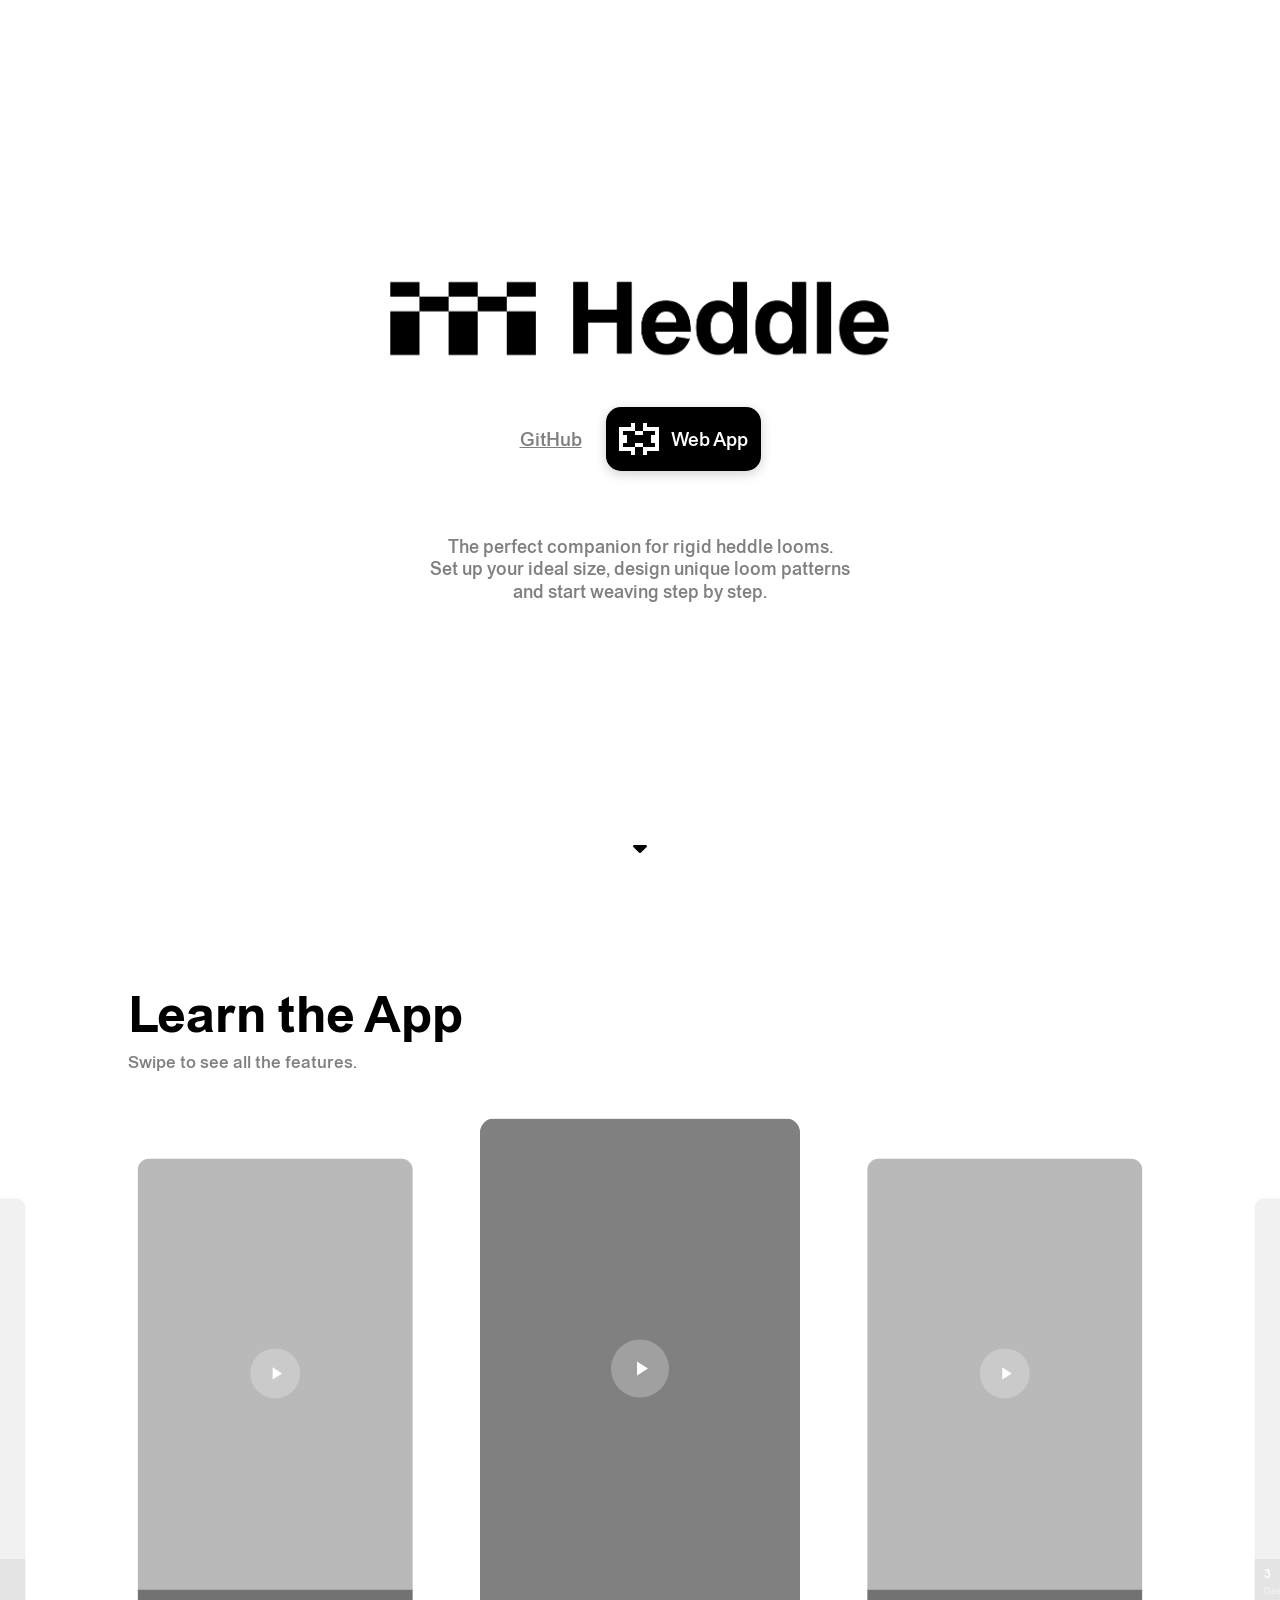
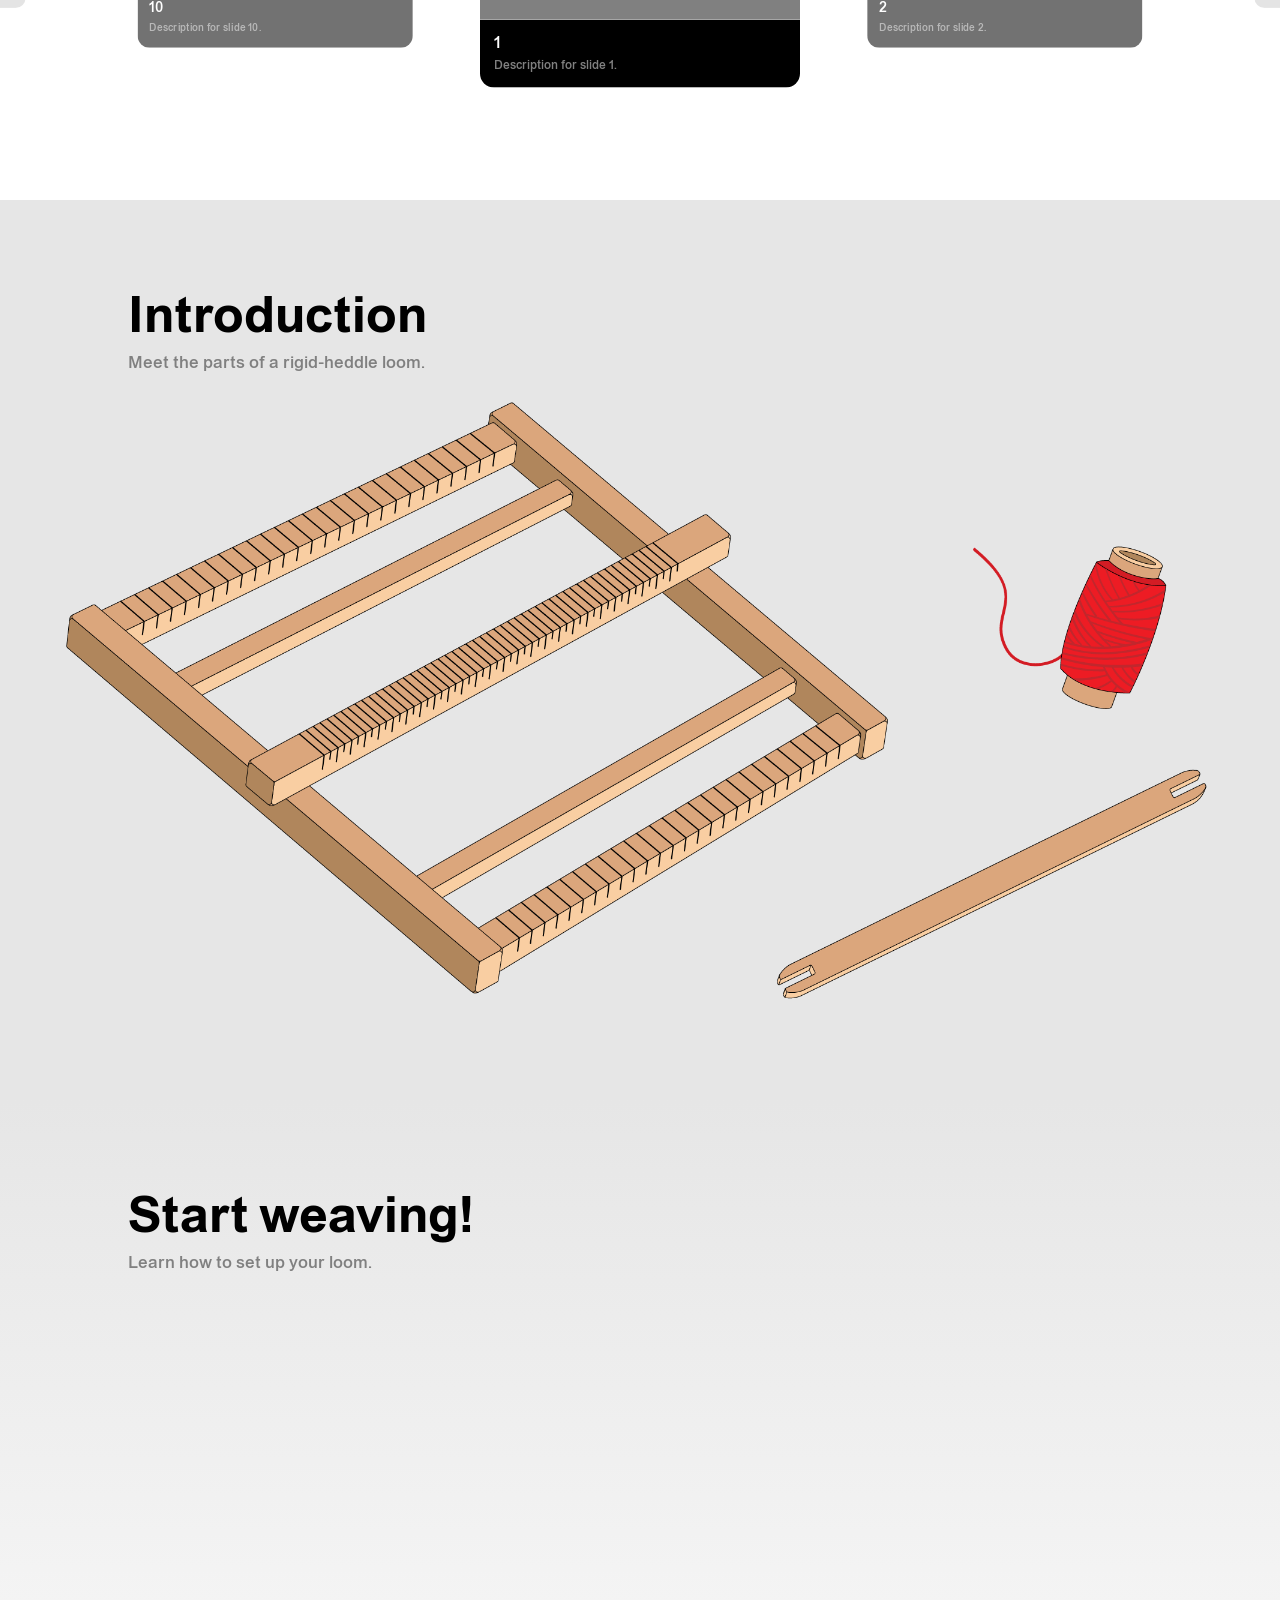
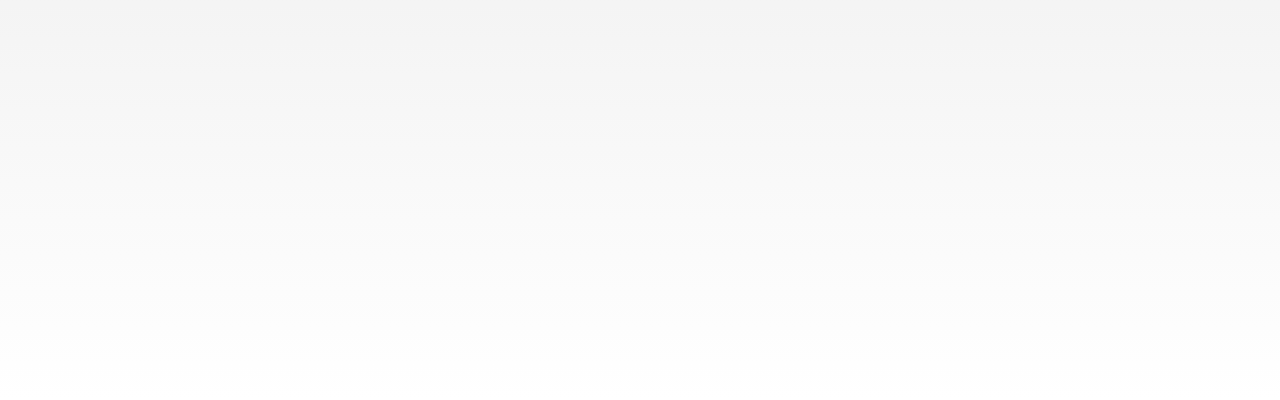
==== index.html @ df5ab435 "." ====
<!doctype html>
<html lang="en">

<head>
    <meta charset="utf-8">
    <link rel="icon" type="image/png" href="Assets/Logo/Favicon.png">
    <link rel="stylesheet" href="style.css">
    <title>Heddle</title>
    <script src="script.js"></script>
</head>

<body>
    <main class="main">
        <section class="section1">
            <img class="brand-logo" src="Assets/Logo/Logo_1.png" alt="Heddle Loom Designer">
            <div class="button-row">
                <a class="button1" type="button" href="https://github.com/" target="_blank">GitHub</a>
                <a class="button2" type="button" href="App/app.html">
                    <span class="button-logo" aria-hidden="true"></span>
                    <span>Web App</span>
                </a>
            </div>
            <div class="description">
                <p>The perfect companion for rigid heddle looms.<br>Set up your ideal
                    size, design unique loom patterns<br>and start weaving step by step.
                </p>
            </div>
            <a class="section-scroll-cue" href="#section2" aria-label="Scroll to the next section">
                <img src="Assets/Icons/Down.svg" alt="">
            </a>
        </section>
        <section class="section2" id="section2" aria-labelledby="section2-title">
            <header class="carousel-heading">
                <h2 id="section2-title">Learn the App</h2>
                <p>Swipe to see all the features.</p>
            </header>
            <div class="carousel" role="region" aria-roledescription="carousel" aria-label="Weaving guides">
                <div class="carousel-stage">
                    <article class="carousel-card" role="group" aria-roledescription="slide" aria-label="1 of 10">
                        <div class="carousel-card-media">
                            <div class="carousel-media-placeholder" aria-hidden="true">
                                <span class="carousel-play-icon"></span>
                            </div>
                        </div>
                        <div class="carousel-card-copy">
                            <h3>1</h3>
                            <p>Description for slide 1.</p>
                        </div>
                    </article>
                    <article class="carousel-card" role="group" aria-roledescription="slide" aria-label="2 of 10">
                        <div class="carousel-card-media">
                            <div class="carousel-media-placeholder" aria-hidden="true">
                                <span class="carousel-play-icon"></span>
                            </div>
                        </div>
                        <div class="carousel-card-copy">
                            <h3>2</h3>
                            <p>Description for slide 2.</p>
                        </div>
                    </article>
                    <article class="carousel-card" role="group" aria-roledescription="slide" aria-label="3 of 10">
                        <div class="carousel-card-media">
                            <div class="carousel-media-placeholder" aria-hidden="true">
                                <span class="carousel-play-icon"></span>
                            </div>
                        </div>
                        <div class="carousel-card-copy">
                            <h3>3</h3>
                            <p>Description for slide 3.</p>
                        </div>
                    </article>
                    <article class="carousel-card" role="group" aria-roledescription="slide" aria-label="4 of 10">
                        <div class="carousel-card-media">
                            <div class="carousel-media-placeholder" aria-hidden="true">
                                <span class="carousel-play-icon"></span>
                            </div>
                        </div>
                        <div class="carousel-card-copy">
                            <h3>4</h3>
                            <p>Description for slide 4.</p>
                        </div>
                    </article>
                    <article class="carousel-card" role="group" aria-roledescription="slide" aria-label="5 of 10">
                        <div class="carousel-card-media">
                            <div class="carousel-media-placeholder" aria-hidden="true">
                                <span class="carousel-play-icon"></span>
                            </div>
                        </div>
                        <div class="carousel-card-copy">
                            <h3>5</h3>
                            <p>Description for slide 5.</p>
                        </div>
                    </article>
                    <article class="carousel-card" role="group" aria-roledescription="slide" aria-label="6 of 10">
                        <div class="carousel-card-media">
                            <div class="carousel-media-placeholder" aria-hidden="true">
                                <span class="carousel-play-icon"></span>
                            </div>
                        </div>
                        <div class="carousel-card-copy">
                            <h3>6</h3>
                            <p>Description for slide 6.</p>
                        </div>
                    </article>
                    <article class="carousel-card" role="group" aria-roledescription="slide" aria-label="7 of 10">
                        <div class="carousel-card-media">
                            <div class="carousel-media-placeholder" aria-hidden="true">
                                <span class="carousel-play-icon"></span>
                            </div>
                        </div>
                        <div class="carousel-card-copy">
                            <h3>7</h3>
                            <p>Description for slide 7.</p>
                        </div>
                    </article>
                    <article class="carousel-card" role="group" aria-roledescription="slide" aria-label="8 of 10">
                        <div class="carousel-card-media">
                            <div class="carousel-media-placeholder" aria-hidden="true">
                                <span class="carousel-play-icon"></span>
                            </div>
                        </div>
                        <div class="carousel-card-copy">
                            <h3>8</h3>
                            <p>Description for slide 8.</p>
                        </div>
                    </article>
                    <article class="carousel-card" role="group" aria-roledescription="slide" aria-label="9 of 10">
                        <div class="carousel-card-media">
                            <div class="carousel-media-placeholder" aria-hidden="true">
                                <span class="carousel-play-icon"></span>
                            </div>
                        </div>
                        <div class="carousel-card-copy">
                            <h3>9</h3>
                            <p>Description for slide 9.</p>
                        </div>
                    </article>
                    <article class="carousel-card" role="group" aria-roledescription="slide" aria-label="10 of 10">
                        <div class="carousel-card-media">
                            <div class="carousel-media-placeholder" aria-hidden="true">
                                <span class="carousel-play-icon"></span>
                            </div>
                        </div>
                        <div class="carousel-card-copy">
                            <h3>10</h3>
                            <p>Description for slide 10.</p>
                        </div>
                    </article>
                </div>
            </div>
        </section>
        <section class="section3" aria-labelledby="section3-title">
            <header class="section2-heading">
                <h2 id="section3-title">Introduction</h2>
                <p>Meet the parts of a rigid-heddle loom.</p>
            </header>
        </section>
        <section class="section4" aria-labelledby="section4-title">
            <header class="section4-heading">
                <h2 id="section4-title">Start weaving!</h2>
                <p>Learn how to set up your loom.</p>
            </header>
        </section>
    </main>




    <div class="page-transition" aria-hidden="true"></div>
</body>

</html>
---- style.css ----
html,
body {
    font-family: ABCAreal, sans-serif;
    min-height: 100vh;
    margin: 0;
    scrollbar-color: lightgrey black;
    scrollbar-width: thin;
}

:root {
    --carousel-hand-cursor: url("data:image/svg+xml,%3Csvg xmlns='http://www.w3.org/2000/svg' width='32' height='32' viewBox='0 0 32 32'%3E%3Cpath d='M10 13V6a2 2 0 0 1 4 0v6V4a2 2 0 0 1 4 0v8V5a2 2 0 0 1 4 0v9V8a2 2 0 0 1 4 0v9a9 9 0 0 1-9 9h-1a9 9 0 0 1-7-3.3L3 17a2.5 2.5 0 0 1 3.5-3.6L10 17v-4z' fill='%23fff' stroke='%23000' stroke-width='1.8' stroke-linecap='round' stroke-linejoin='round'/%3E%3C/svg%3E") 10 10;
}

html::-webkit-scrollbar {
    width: 6px;
}

html::-webkit-scrollbar-track {
    background: black;
}

html::-webkit-scrollbar-thumb {
    background: lightgrey;
}

@font-face {
    font-family: "ABCAreal";
    font-style: normal;
    font-weight: 500;
    src: url("../Assets/Fonts/ABCAreal-Regular.ttf") format("truetype");
}

@font-face {
    font-family: "ABCAreal";
    font-style: medium;
    font-weight: 500;
    src: url("../Assets/Fonts/ABCAreal-Medium.ttf") format("truetype");
}

@font-face {
    font-family: "ABCAreal";
    font-style: bold;
    font-weight: 700;
    src: url("../Assets/Fonts/ABCAreal-Bold.ttf") format("truetype");
}

.main {
    width: 100%;
    height: auto;
    display: flex;
    flex-direction: column;
    align-items: center;
    justify-content: center;
}

.section1 {
    width: 100%;
    height: 100vh;
    position: relative;
    display: flex;
    flex-direction: column;
    align-items: center;
    justify-content: center;
    gap: 3rem;
}

.section-scroll-cue {
    position: absolute;
    bottom: clamp(1rem, 3vh, 2rem);
    left: 50%;
    z-index: 1;
    display: grid;
    width: 48px;
    height: 48px;
    place-items: center;
    border-radius: 50%;
    animation: section-scroll-bounce 1.8s ease-in-out infinite;
    cursor: pointer;
    transform: translateX(-50%);
}

.section-scroll-cue img {
    width: 28px;
    height: 28px;
}

.section-scroll-cue:focus-visible {
    outline: 2px solid black;
    outline-offset: 3px;
}

@keyframes section-scroll-bounce {

    0%,
    100% {
        transform: translate(-50%, 0);
    }

    50% {
        transform: translate(-50%, 9px);
    }
}

@media (prefers-reduced-motion: reduce) {
    .section-scroll-cue {
        animation: none;
    }
}

.brand-logo {
    width: 500px;
    max-width: 70vw;
    height: auto;
}

.button-row {
    display: flex;
    align-items: center;
    justify-content: center;
    gap: 1.5rem;
}

.button1 {
    box-sizing: border-box;
    font-size: 1.2rem;
    color: grey;
    text-decoration: underline;
    cursor: pointer;
    background-color: transparent;
    outline: none;
    border: none;
    transition: transform .3s ease, color .3s ease;
}

.button1:hover {
    color: black;
    text-decoration: underline;
    transform: scale(1.05);
}

.button2 {
    box-sizing: border-box;
    height: 4rem;
    padding: 13px;
    font-size: 1.2rem;
    border-radius: 15px;
    border: 0px solid transparent;
    background: black;
    color: white;
    cursor: pointer;
    box-shadow: 0 3px 12px #00000030;
    transition: transform .3s ease;
    display: flex;
    align-items: center;
    gap: 0.75rem;
    text-decoration: none;
}

.button2:hover {
    transform: scale(1.05);
}

.button-logo {
    display: grid;
    grid-template-columns: repeat(10, 1fr);
    grid-template-rows: repeat(10, 1fr);
    width: 40px;
    height: 40px;
    flex: none;
    padding: 0;
    margin: 0;
}

.pattern-cell.is-filled {
    background-color: white;
}

.description {
    width: 100%;
    max-width: 100vw;
    text-align: center;
    font-size: 1.1rem;
    font-weight: medium;
    line-height: 1.4rem;
    color: grey;
}

.section3 {
    width: 100%;
    height: 100vh;
    position: relative;
    background-color: rgb(230, 230, 230);
    display: flex;
    flex-direction: column;
    align-items: center;
    justify-content: center;
    background-image: url('Assets/Images/Loom_parts_1.png');
    background-size: min(90vw, 140vh) auto;
    background-repeat: no-repeat;
    background-position: center calc(50% + 50px);
}

.section2-heading,
.carousel-heading,
.section4-heading {
    z-index: 1;
    box-sizing: border-box;
    width: calc(100% - 10rem);
    margin-left: 6rem;
    text-align: left;
}

.section2-heading {
    transform: translateY(var(--section2-heading-offset, 0px));
}

.section4-heading {
    transform: translateY(var(--section4-heading-offset, 0px));
}

.section2-heading h2,
.carousel-heading h2,
.section4-heading h2 {
    margin: 0;
    font-size: clamp(2rem, 4vw, 3.75rem);
    font-style: medium;
    line-height: 1.1;
}

.section2-heading p,
.carousel-heading p,
.section4-heading p {
    margin: .6rem 0 0;
    color: grey;
    font-size: clamp(.9rem, 1.3vw, 1.1rem);
    font-style: medium;
}

.section3::after {
    content: "";
    position: absolute;
    inset: 0;
    background-image: url('Assets/Images/Loom_parts_2.png');
    background-size: min(90vw, 140vh) auto;
    background-repeat: no-repeat;
    background-position: center calc(50% + 50px + var(--loom-overlay-offset, 40px));
    opacity: var(--loom-overlay-opacity, 0);
    pointer-events: none;
}

.section2 {
    width: 100%;
    height: 100vh;
    box-sizing: border-box;
    display: flex;
    flex-direction: column;
    align-items: center;
    justify-content: center;
    gap: clamp(1rem, 2.5vh, 2rem);
    background-color: white;
    color: black;
    overflow: hidden;
}

.carousel {
    position: relative;
    width: min(100% - 2rem, 1280px);
    height: min(70vh, 620px);
    touch-action: pan-y;
    cursor: var(--carousel-hand-cursor), grab;
}

.carousel.is-dragging,
.carousel.is-dragging .carousel-card {
    cursor: var(--carousel-hand-cursor), grabbing;
    user-select: none;
}

.carousel.is-dragging .carousel-card {
    transition: none;
}

.carousel:not(.is-dragging) .carousel-card {
    cursor: var(--carousel-hand-cursor), grab;
}

.carousel-stage {
    position: absolute;
    inset: 0;
    perspective: 1000px;
}

.carousel-card {
    --card-offset: 0px;
    --card-scale: 1;
    --card-opacity: 0;
    --card-z: 0;
    position: absolute;
    top: 50%;
    left: 50%;
    box-sizing: border-box;
    display: flex;
    flex-direction: column;
    width: clamp(165px, min(40vh, 28vw), 320px);
    aspect-ratio: 9 / 16;
    overflow: hidden;
    border-radius: 14px;
    background: white;
    transform: translate(calc(-50% + var(--card-offset) + var(--drag-offset, 0px)),
            -50%) scale(var(--card-scale));
    transform-origin: center;
    opacity: var(--card-opacity);
    z-index: var(--card-z);
    transition: transform .75s cubic-bezier(.22, .61, .36, 1), opacity .75s ease;
}

.carousel-card-media {
    position: relative;
    flex: 1 1 auto;
    min-height: 0;
    overflow: hidden;
    background: lightgrey;
}

.carousel-media-placeholder {
    position: absolute;
    inset: 0;
    display: grid;
    place-items: center;
}

.carousel-media-placeholder::after {
    position: absolute;
    inset: 0;
    background-color: grey;
    content: "";
}

.carousel-play-icon {
    position: relative;
    z-index: 1;
    display: grid;
    width: 58px;
    height: 58px;
    place-items: center;
    border-radius: 50%;
    background: #ffffff40;
    transition: background, .3s ease, scale .3s ease;
}

.carousel-play-icon::after {
    width: 0;
    height: 0;
    margin-left: 4px;
    border-top: 7px solid transparent;
    border-bottom: 7px solid transparent;
    border-left: 11px solid white;
    content: "";
}

.carousel-play-icon:hover {
    position: relative;
    z-index: 1;
    display: grid;
    width: 58px;
    height: 58px;
    place-items: center;
    border-radius: 50%;
    background: #ffffff60;
    transition: background, .3s ease, scale .3s ease;
    scale: 1.1;
}

.carousel-card-media video {
    display: block;
    width: 100%;
    height: 100%;
    object-fit: cover;
}

.carousel-card-copy {
    flex: 0 0 auto;
    padding: .8rem .85rem .9rem;
    background: black;
}

.carousel-card-copy h3 {
    margin: 0 0 .35rem;
    color: white;
    font-style: medium;
    font-weight: 400;
    font-size: clamp(.95rem, 1.25vw, 1.15rem);
    line-height: 1.2;
}

.carousel-card-copy p {
    margin: 0;
    font-style: medium;
    font-weight: 500;
    color: grey;
    font-size: clamp(.75rem, .95vw, .875rem);
    line-height: 1.35;
}

@media (max-width: 520px) {

    .carousel-card-copy {
        padding: .7rem;
    }
}

@media (prefers-reduced-motion: reduce) {
    .carousel-card {
        transition: none;
    }
}

.section4 {
    width: 100%;
    height: 100vh;
    box-sizing: border-box;
    position: relative;
    display: flex;
    align-items: center;
    justify-content: center;
    background: linear-gradient(to bottom, rgb(230, 230, 230) 0%, white 100%);
}
















.page-transition {
    position: fixed;
    inset: 0;
    z-index: 9999;
    background: white;
    opacity: 0;
    visibility: hidden;
    pointer-events: none;
    transition: opacity .35s ease, visibility .35s ease;
}

body.page-leaving .page-transition {
    opacity: 1;
    visibility: visible;
    pointer-events: auto;
}

html.is-entering .page-transition {
    opacity: 1;
    visibility: visible;
    pointer-events: auto;
}
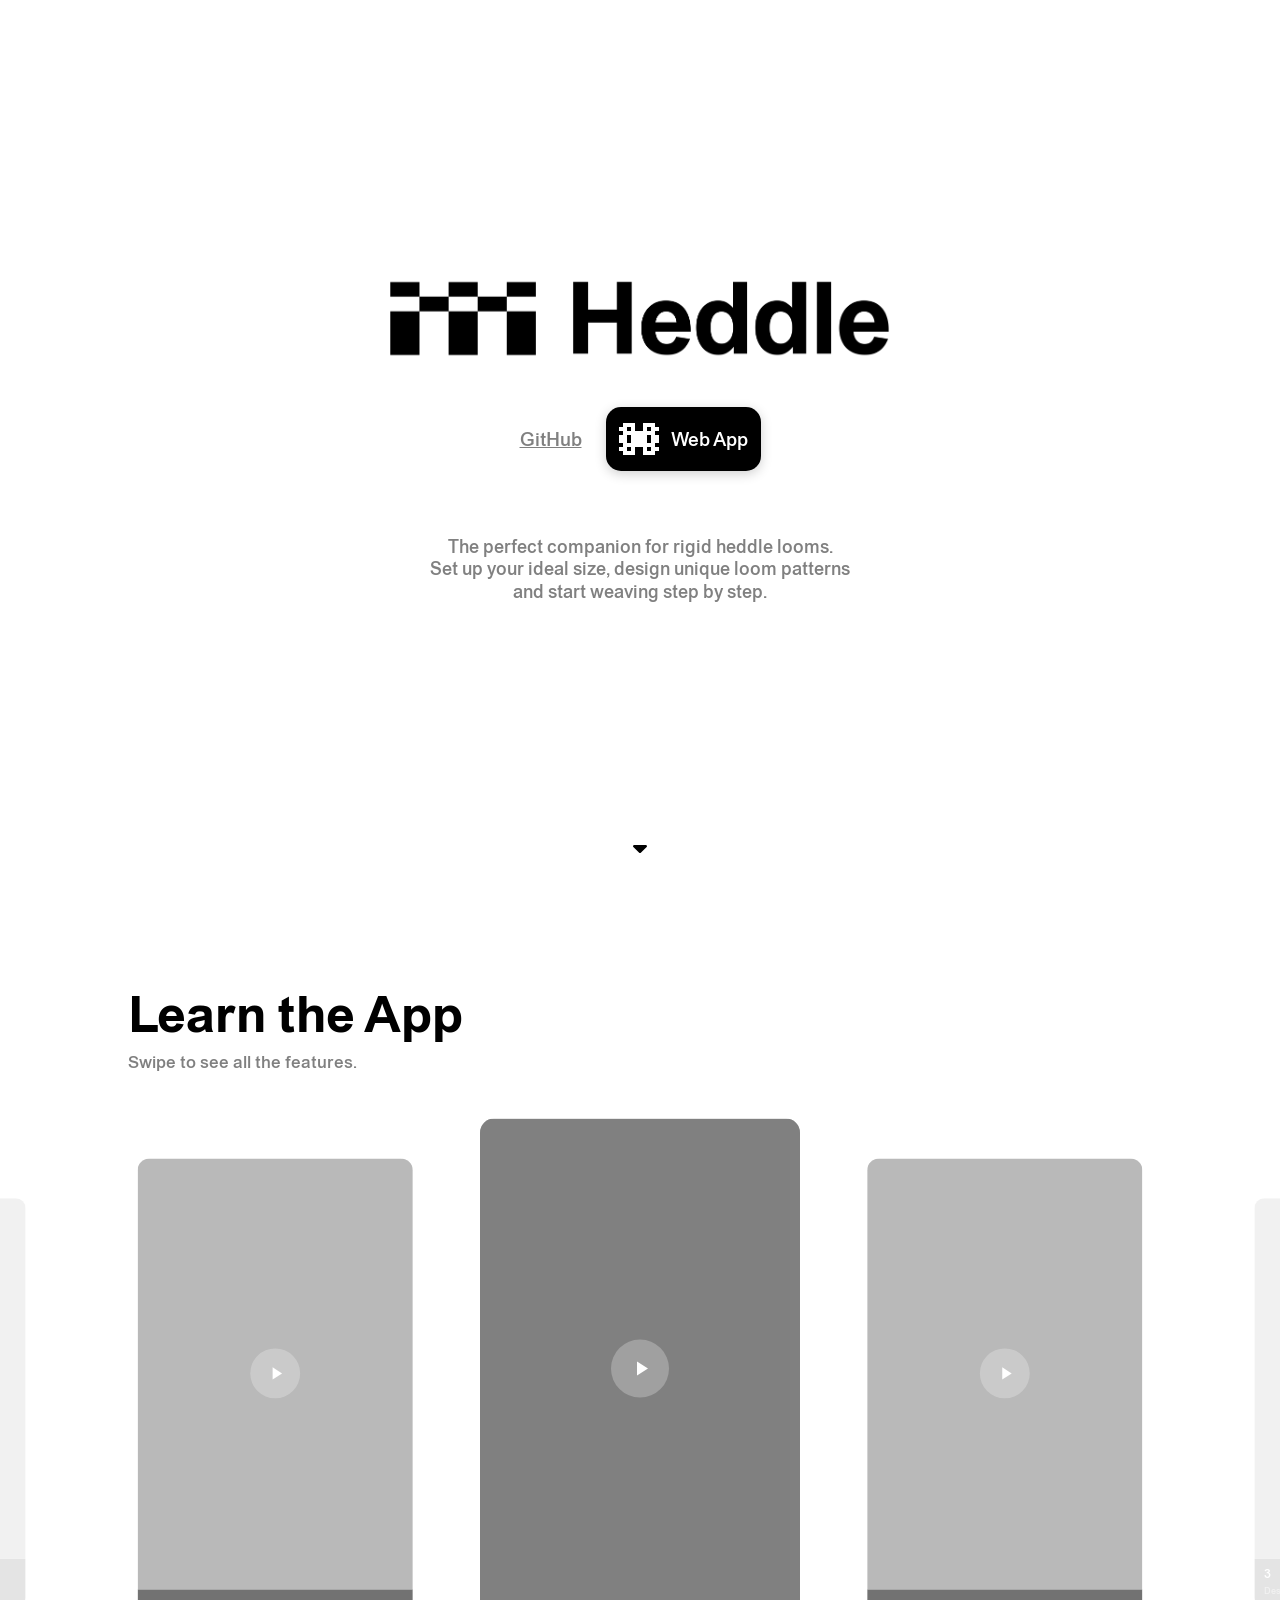
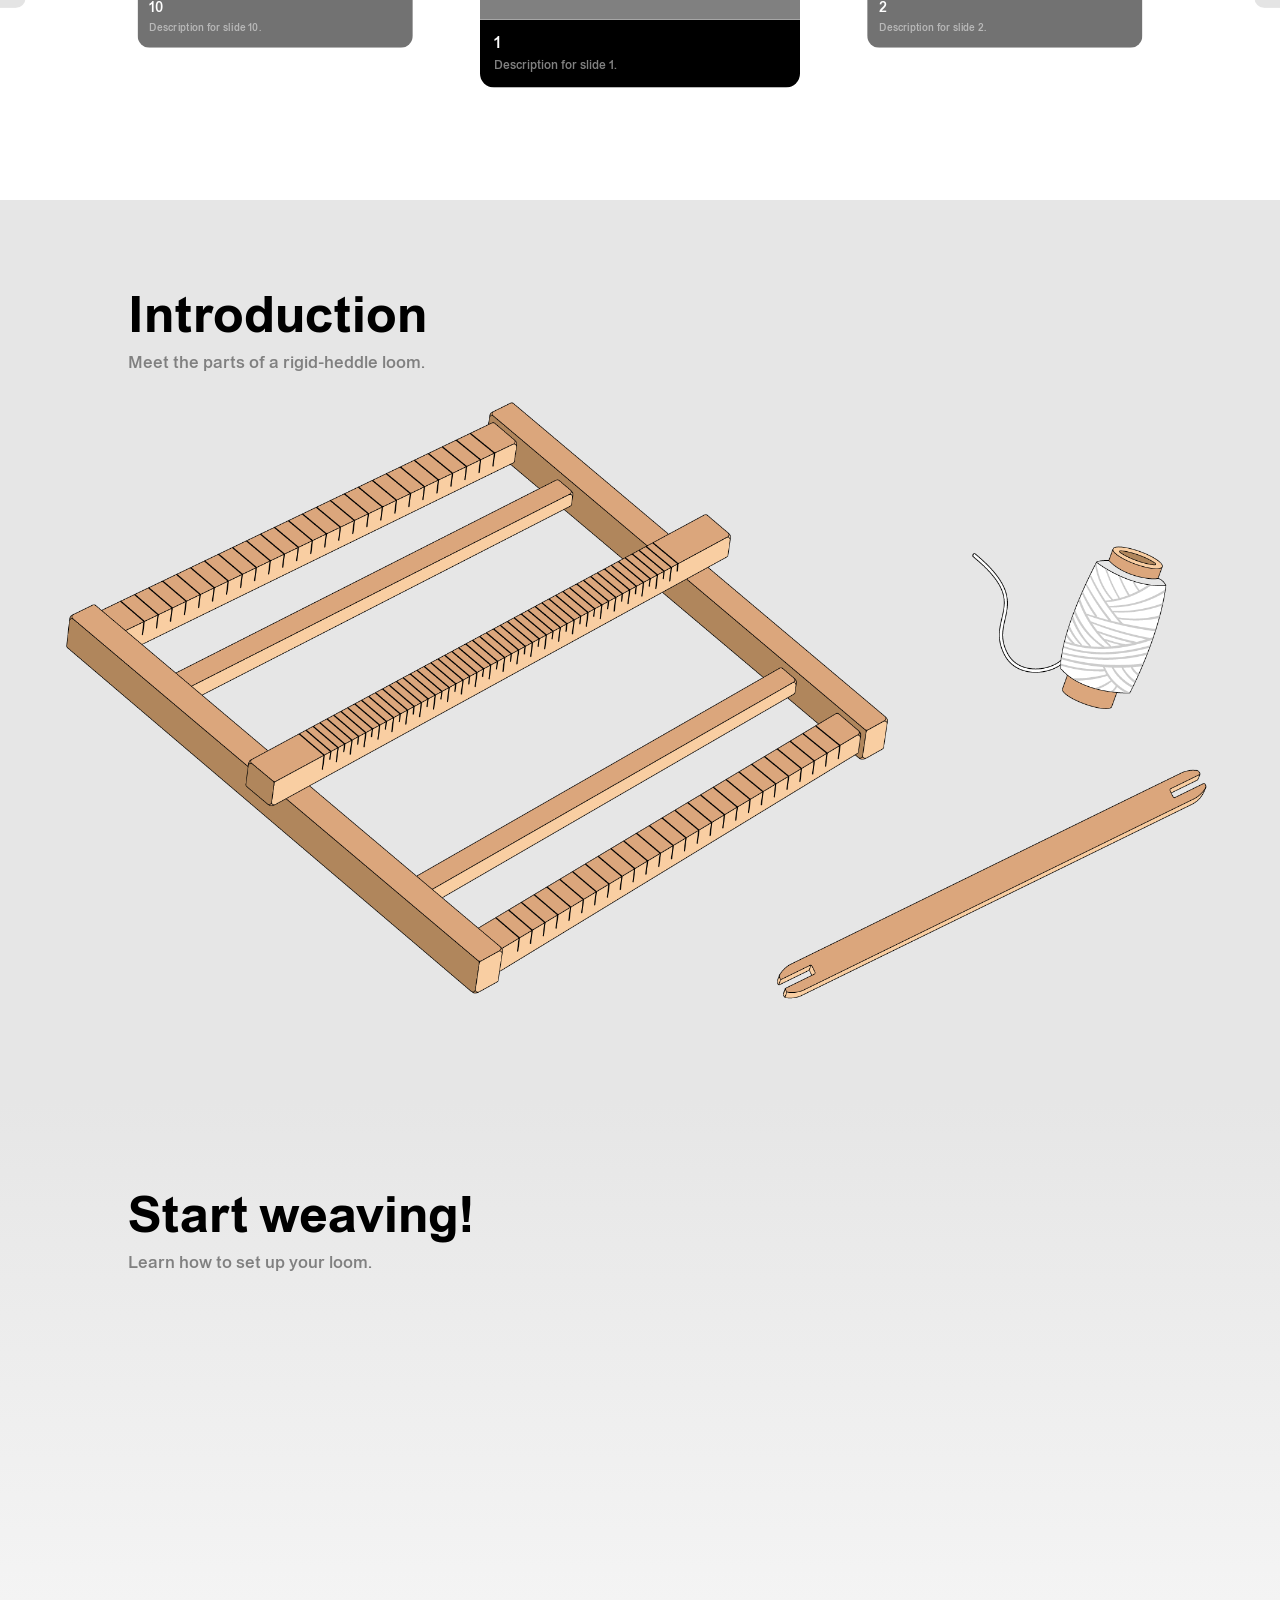
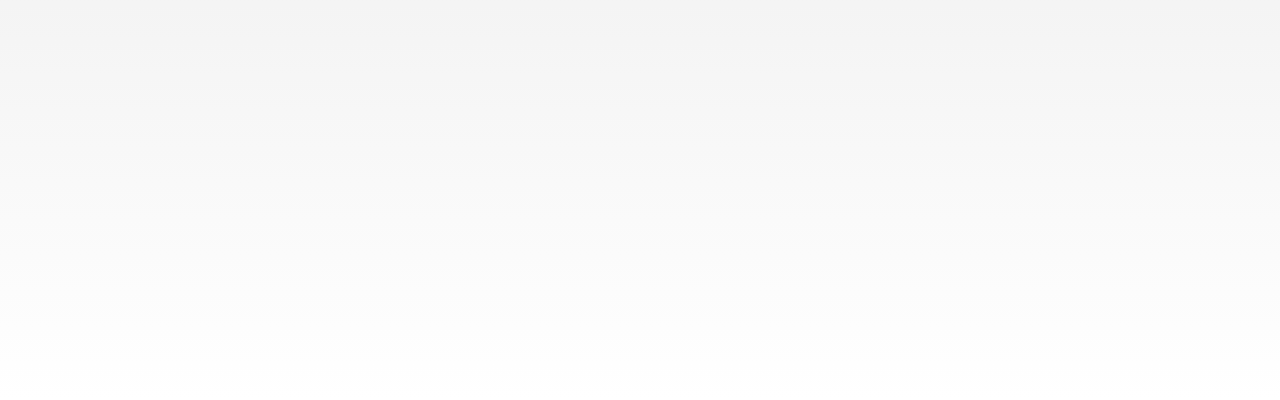
==== commit df3305e5: "." ====
--- a/index.html
+++ b/index.html
@@ -3,6 +3,10 @@
 
 <head>
     <meta charset="utf-8">
+    <meta name="viewport" content="width=device-width, initial-scale=1, viewport-fit=cover">
+    <meta name="apple-mobile-web-app-capable" content="yes">
+    <meta name="apple-mobile-web-app-status-bar-style" content="black-translucent">
+    <meta name="apple-mobile-web-app-title" content="Heddle">
     <link rel="icon" type="image/png" href="Assets/Logo/Favicon.png">
     <link rel="stylesheet" href="style.css">
     <title>Heddle</title>
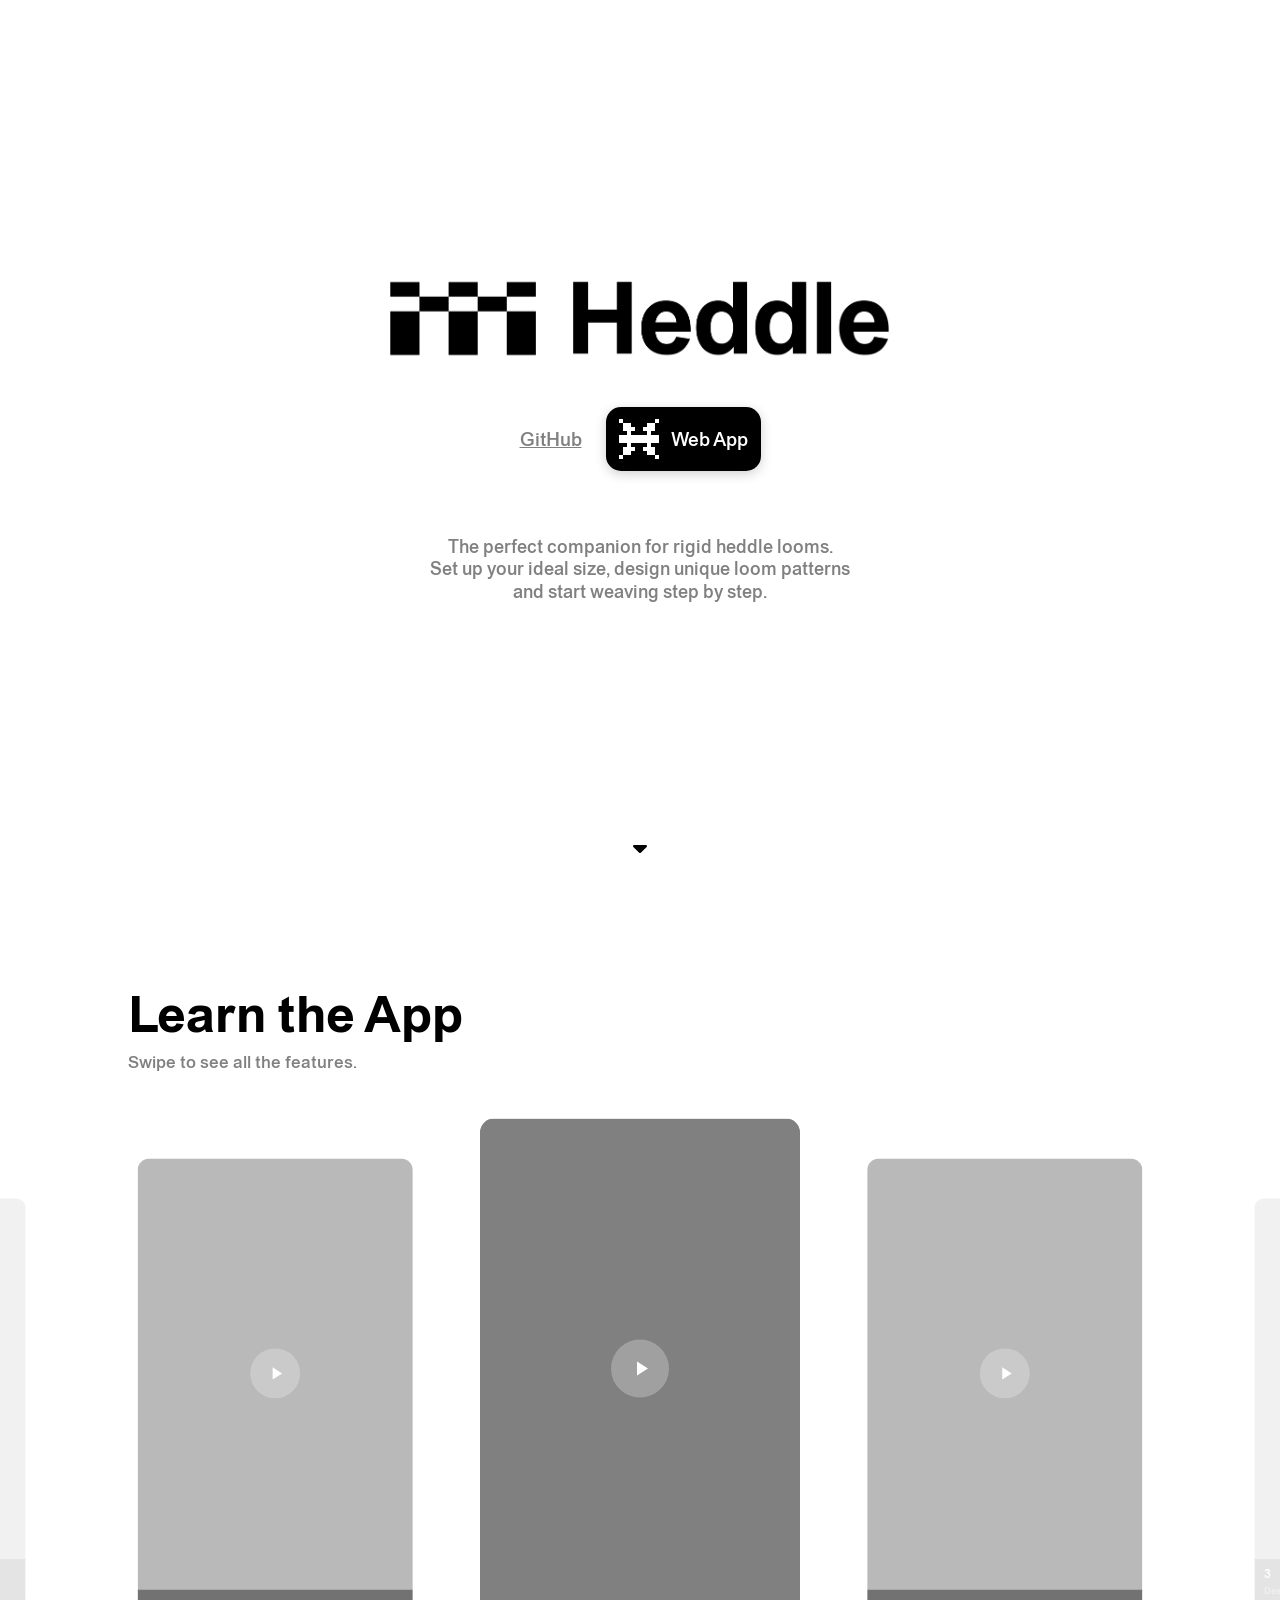
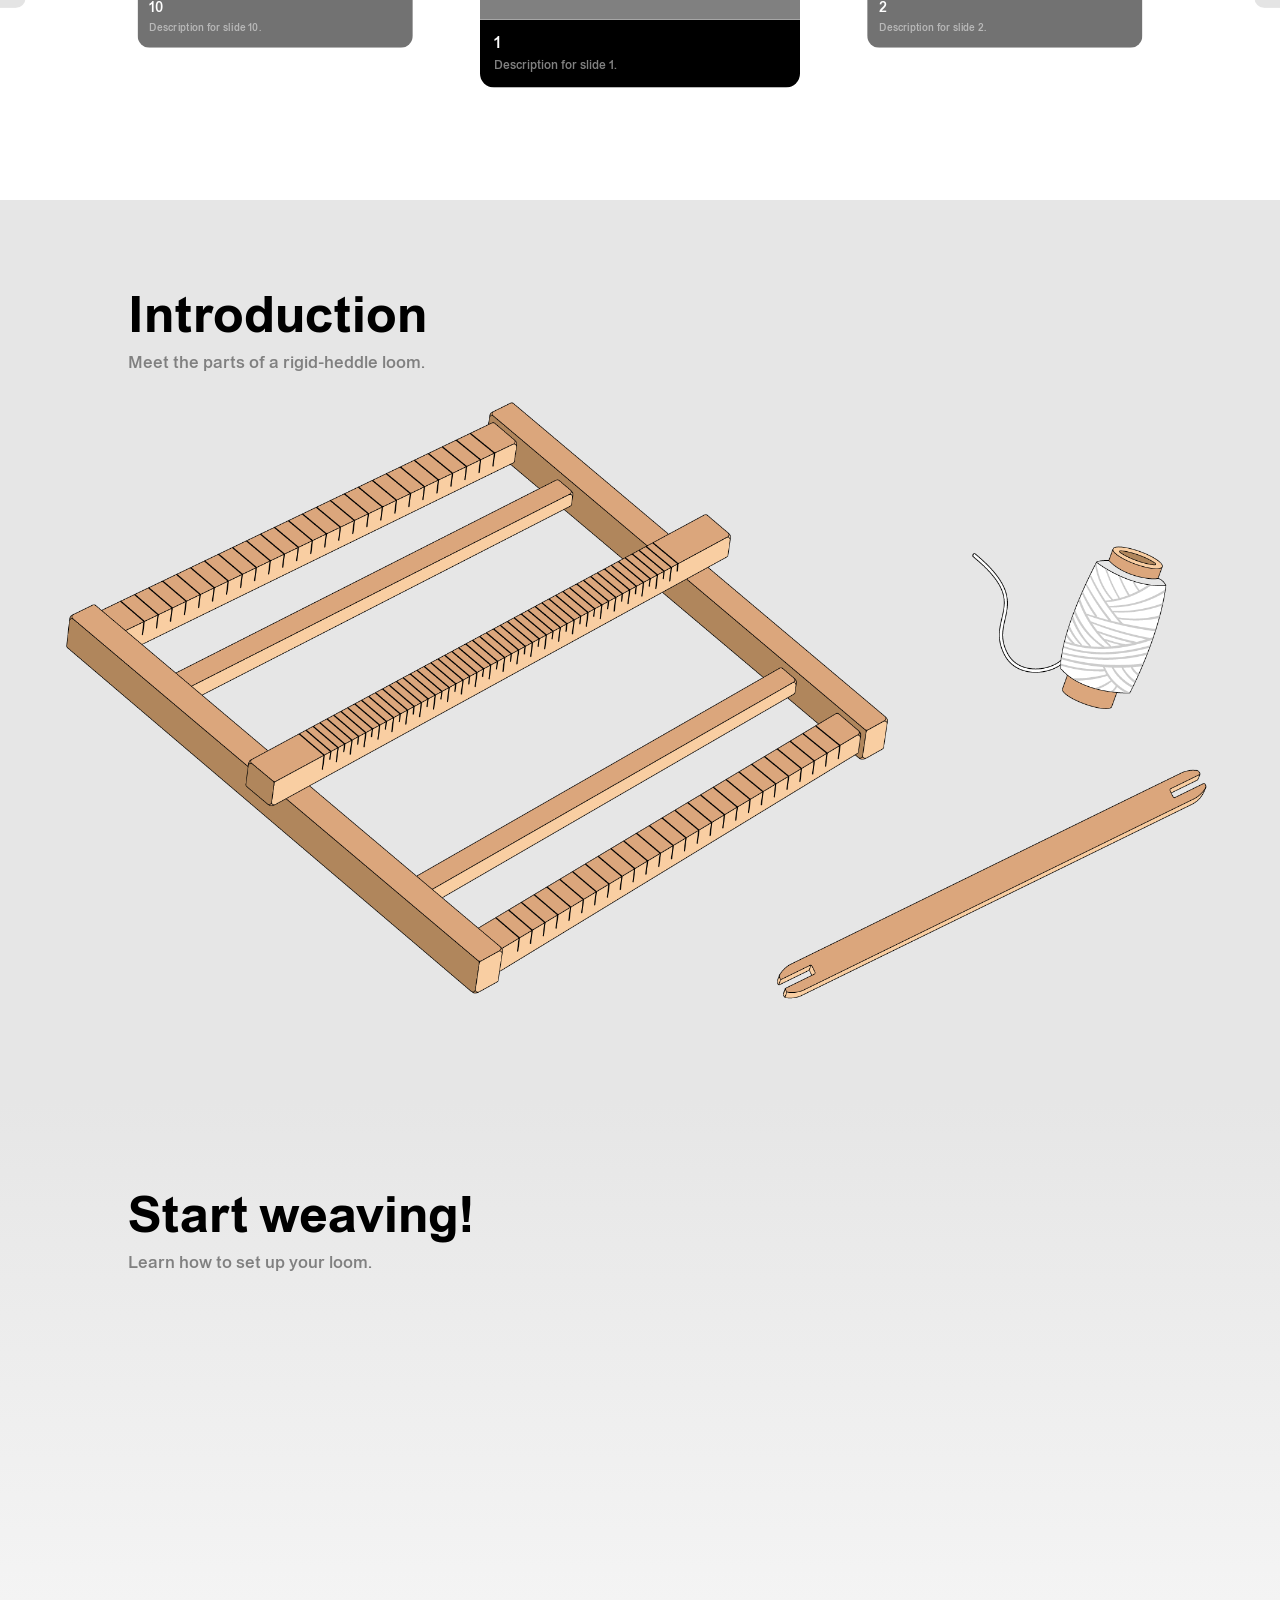
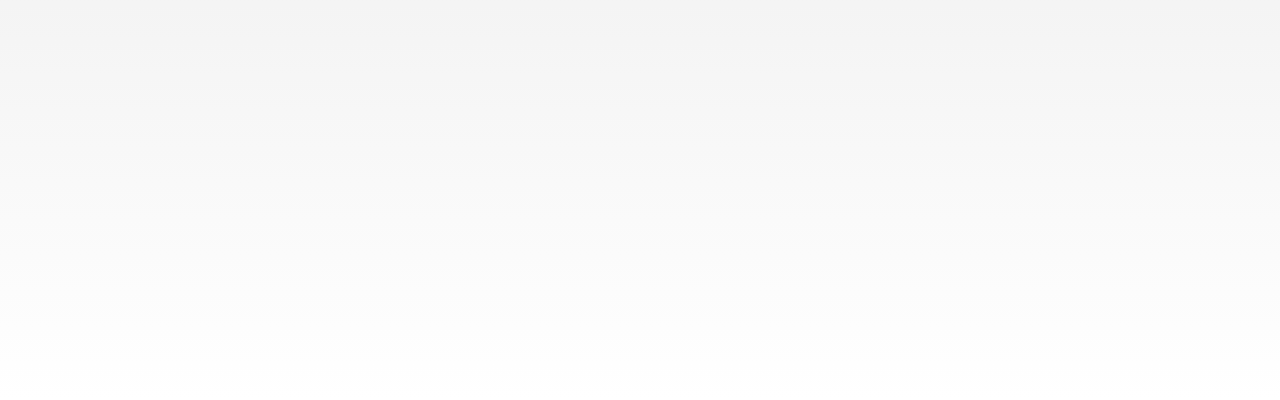
==== commit d862c86a: "." ====
--- a/index.html
+++ b/index.html
@@ -7,6 +7,7 @@
     <meta name="apple-mobile-web-app-capable" content="yes">
     <meta name="apple-mobile-web-app-status-bar-style" content="black-translucent">
     <meta name="apple-mobile-web-app-title" content="Heddle">
+    <link rel="apple-touch-icon" sizes="180x180" href="Assets/Logo/apple-touch-icon.png">
     <link rel="icon" type="image/png" href="Assets/Logo/Favicon.png">
     <link rel="stylesheet" href="style.css">
     <title>Heddle</title>
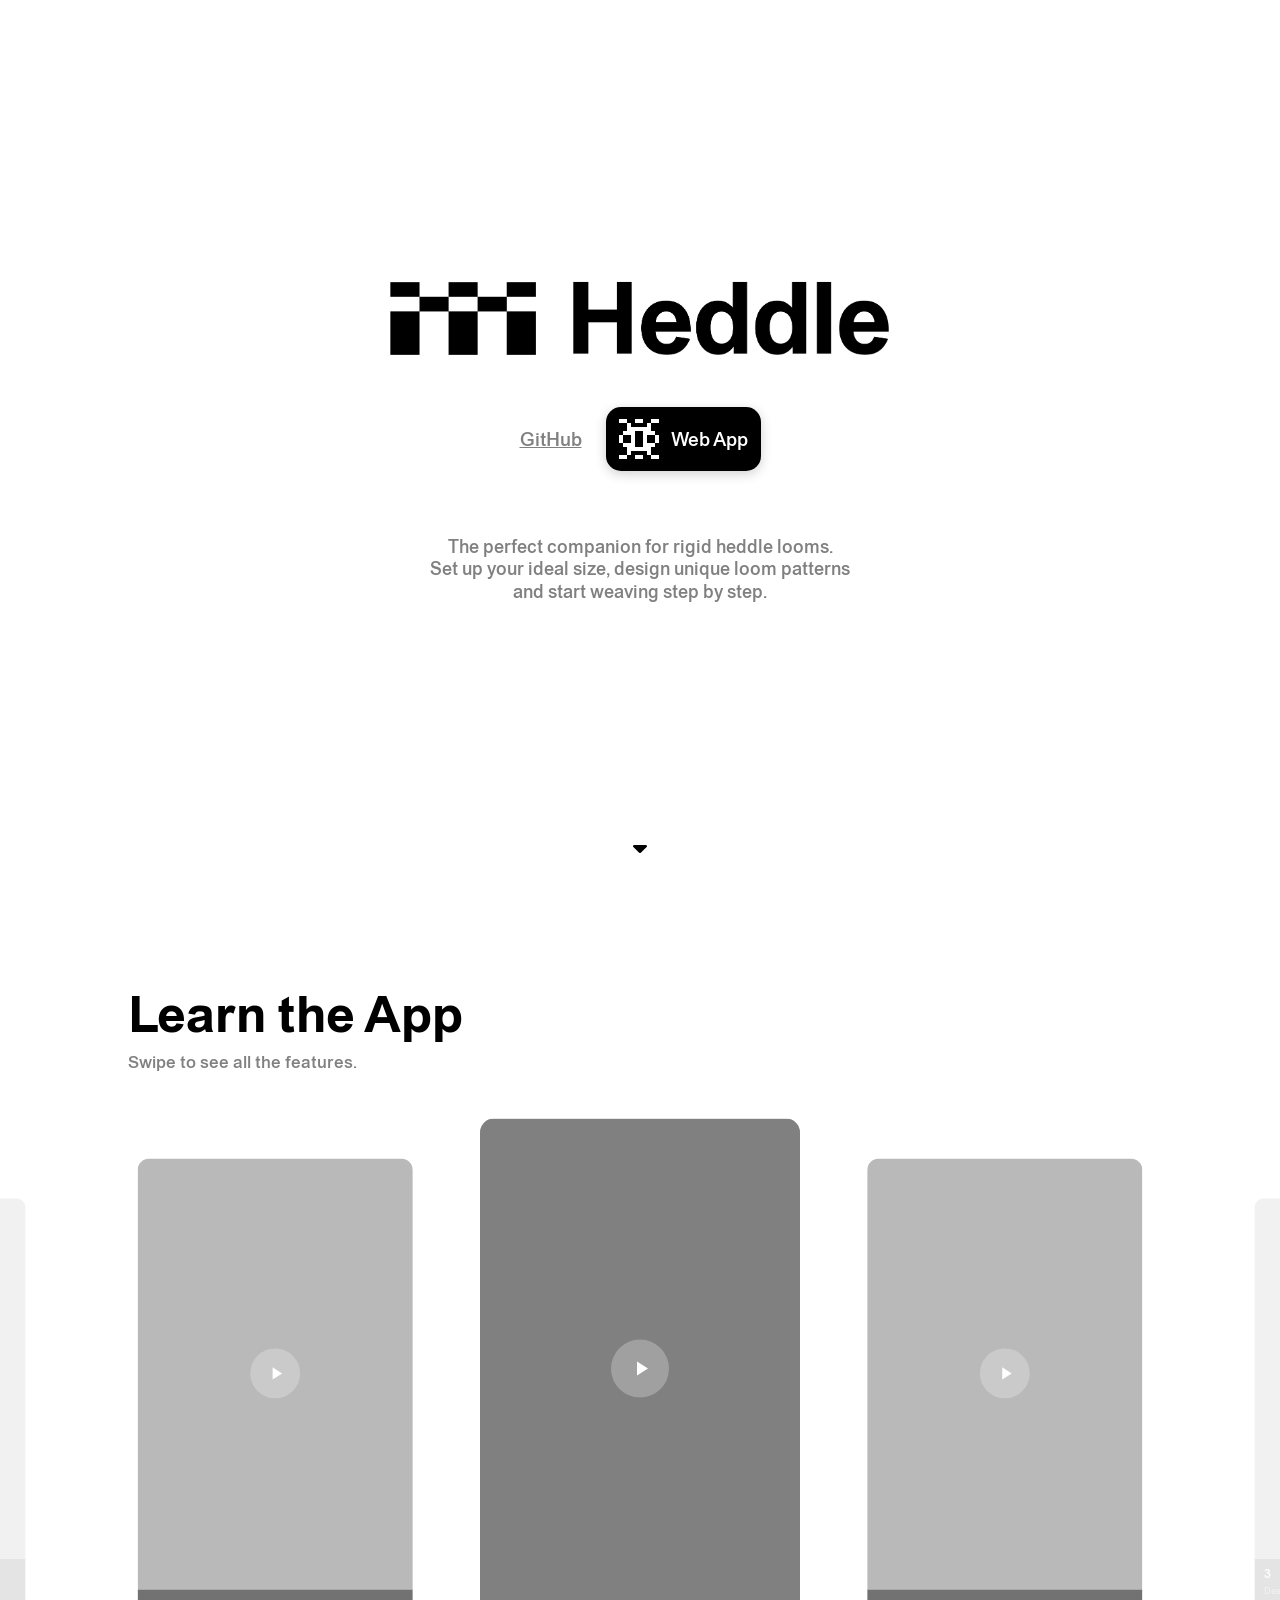
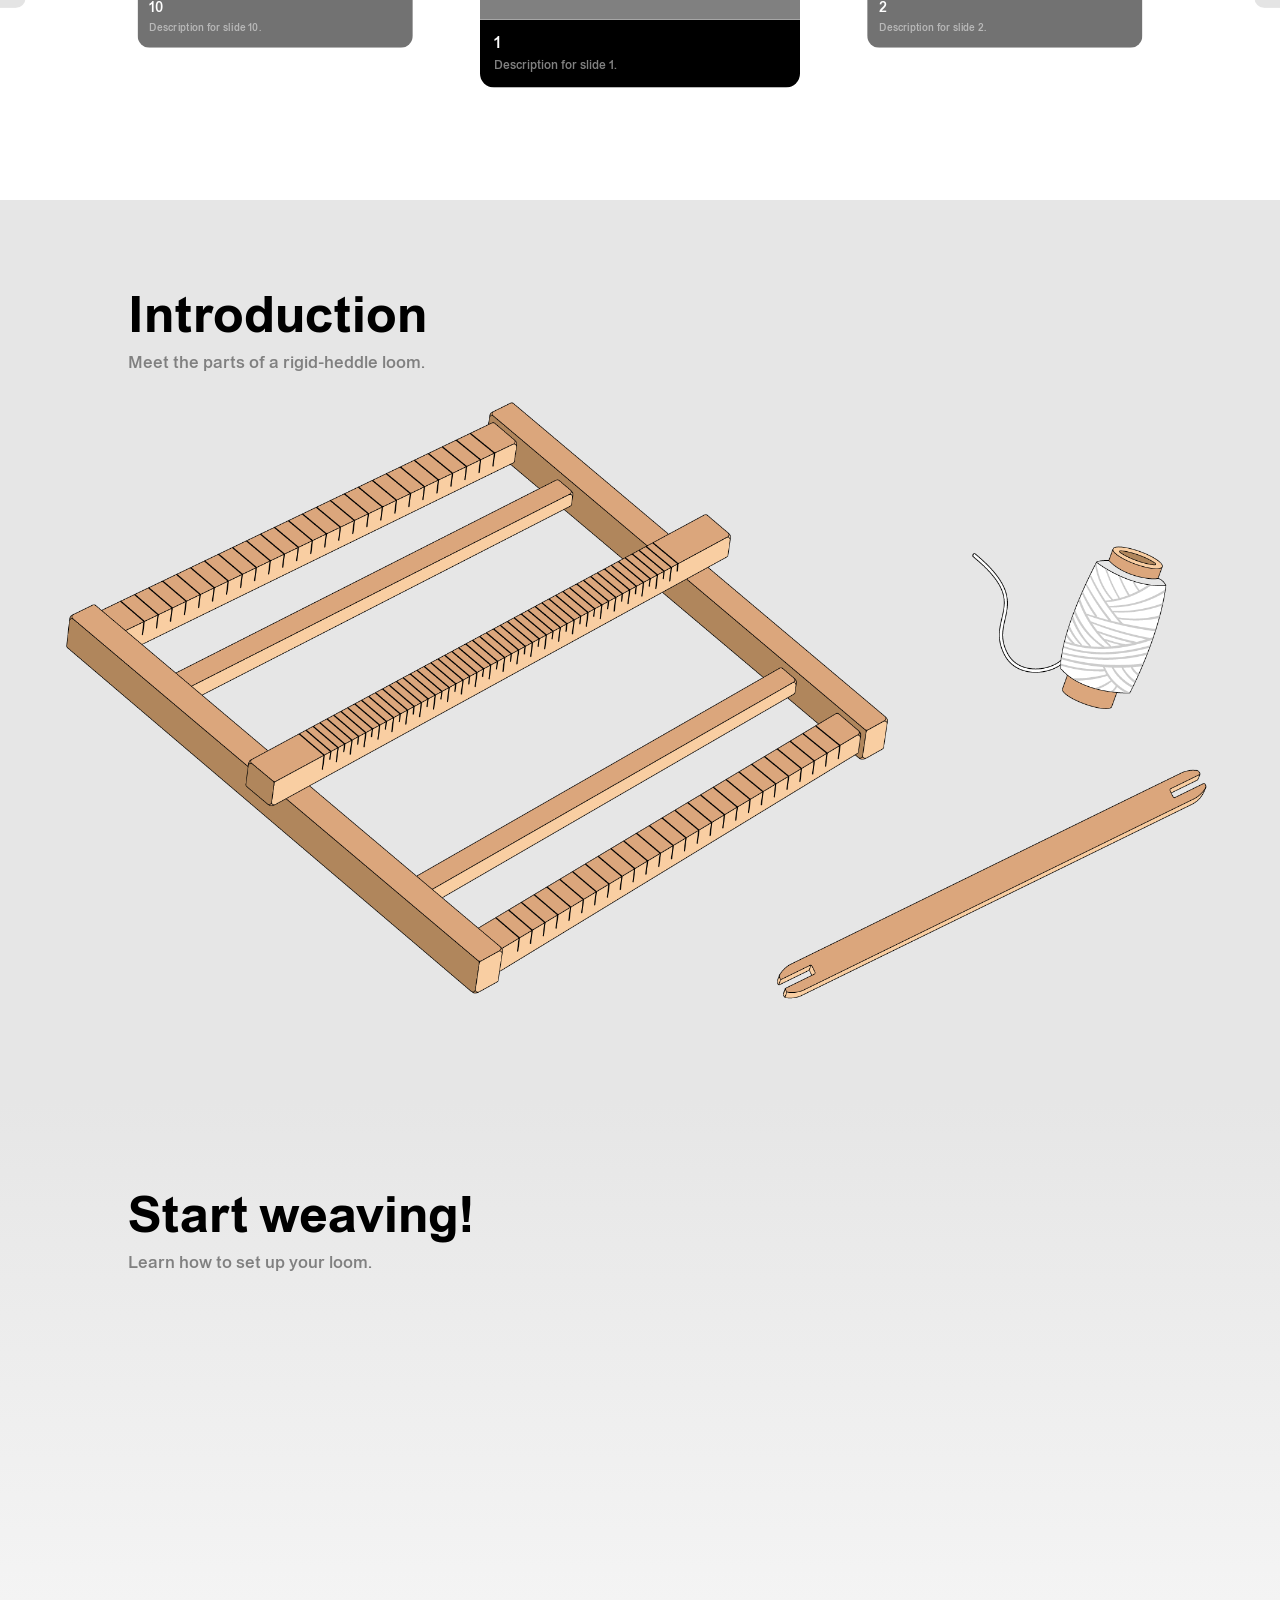
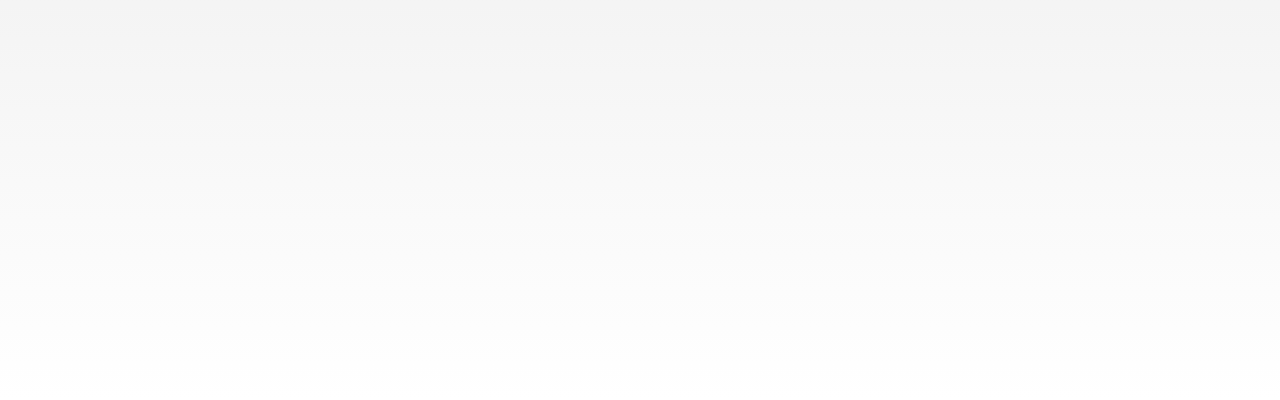
==== commit cbb82457: "." ====
--- a/index.html
+++ b/index.html
@@ -5,6 +5,7 @@
     <meta charset="utf-8">
     <meta name="viewport" content="width=device-width, initial-scale=1, viewport-fit=cover">
     <meta name="apple-mobile-web-app-capable" content="yes">
+    <meta name="mobile-web-app-capable" content="yes">
     <meta name="apple-mobile-web-app-status-bar-style" content="black-translucent">
     <meta name="apple-mobile-web-app-title" content="Heddle">
     <link rel="apple-touch-icon" sizes="180x180" href="Assets/Logo/apple-touch-icon.png">
--- a/style.css
+++ b/style.css
@@ -7,6 +7,13 @@
     scrollbar-width: thin;
 }
 
+body {
+    box-sizing: border-box;
+    min-height: calc(100dvh + env(safe-area-inset-top, 0px));
+    padding-top: env(safe-area-inset-top, 0px);
+    background: white;
+}
+
 :root {
     --carousel-hand-cursor: url("data:image/svg+xml,%3Csvg xmlns='http://www.w3.org/2000/svg' width='32' height='32' viewBox='0 0 32 32'%3E%3Cpath d='M10 13V6a2 2 0 0 1 4 0v6V4a2 2 0 0 1 4 0v8V5a2 2 0 0 1 4 0v9V8a2 2 0 0 1 4 0v9a9 9 0 0 1-9 9h-1a9 9 0 0 1-7-3.3L3 17a2.5 2.5 0 0 1 3.5-3.6L10 17v-4z' fill='%23fff' stroke='%23000' stroke-width='1.8' stroke-linecap='round' stroke-linejoin='round'/%3E%3C/svg%3E") 10 10;
 }
@@ -56,6 +63,7 @@
 .section1 {
     width: 100%;
     height: 100vh;
+    height: 100dvh;
     position: relative;
     display: flex;
     flex-direction: column;
@@ -188,6 +196,7 @@
 .section3 {
     width: 100%;
     height: 100vh;
+    height: 100dvh;
     position: relative;
     background-color: rgb(230, 230, 230);
     display: flex;
@@ -251,6 +260,7 @@
 .section2 {
     width: 100%;
     height: 100vh;
+    height: 100dvh;
     box-sizing: border-box;
     display: flex;
     flex-direction: column;
@@ -418,6 +428,7 @@
 .section4 {
     width: 100%;
     height: 100vh;
+    height: 100dvh;
     box-sizing: border-box;
     position: relative;
     display: flex;
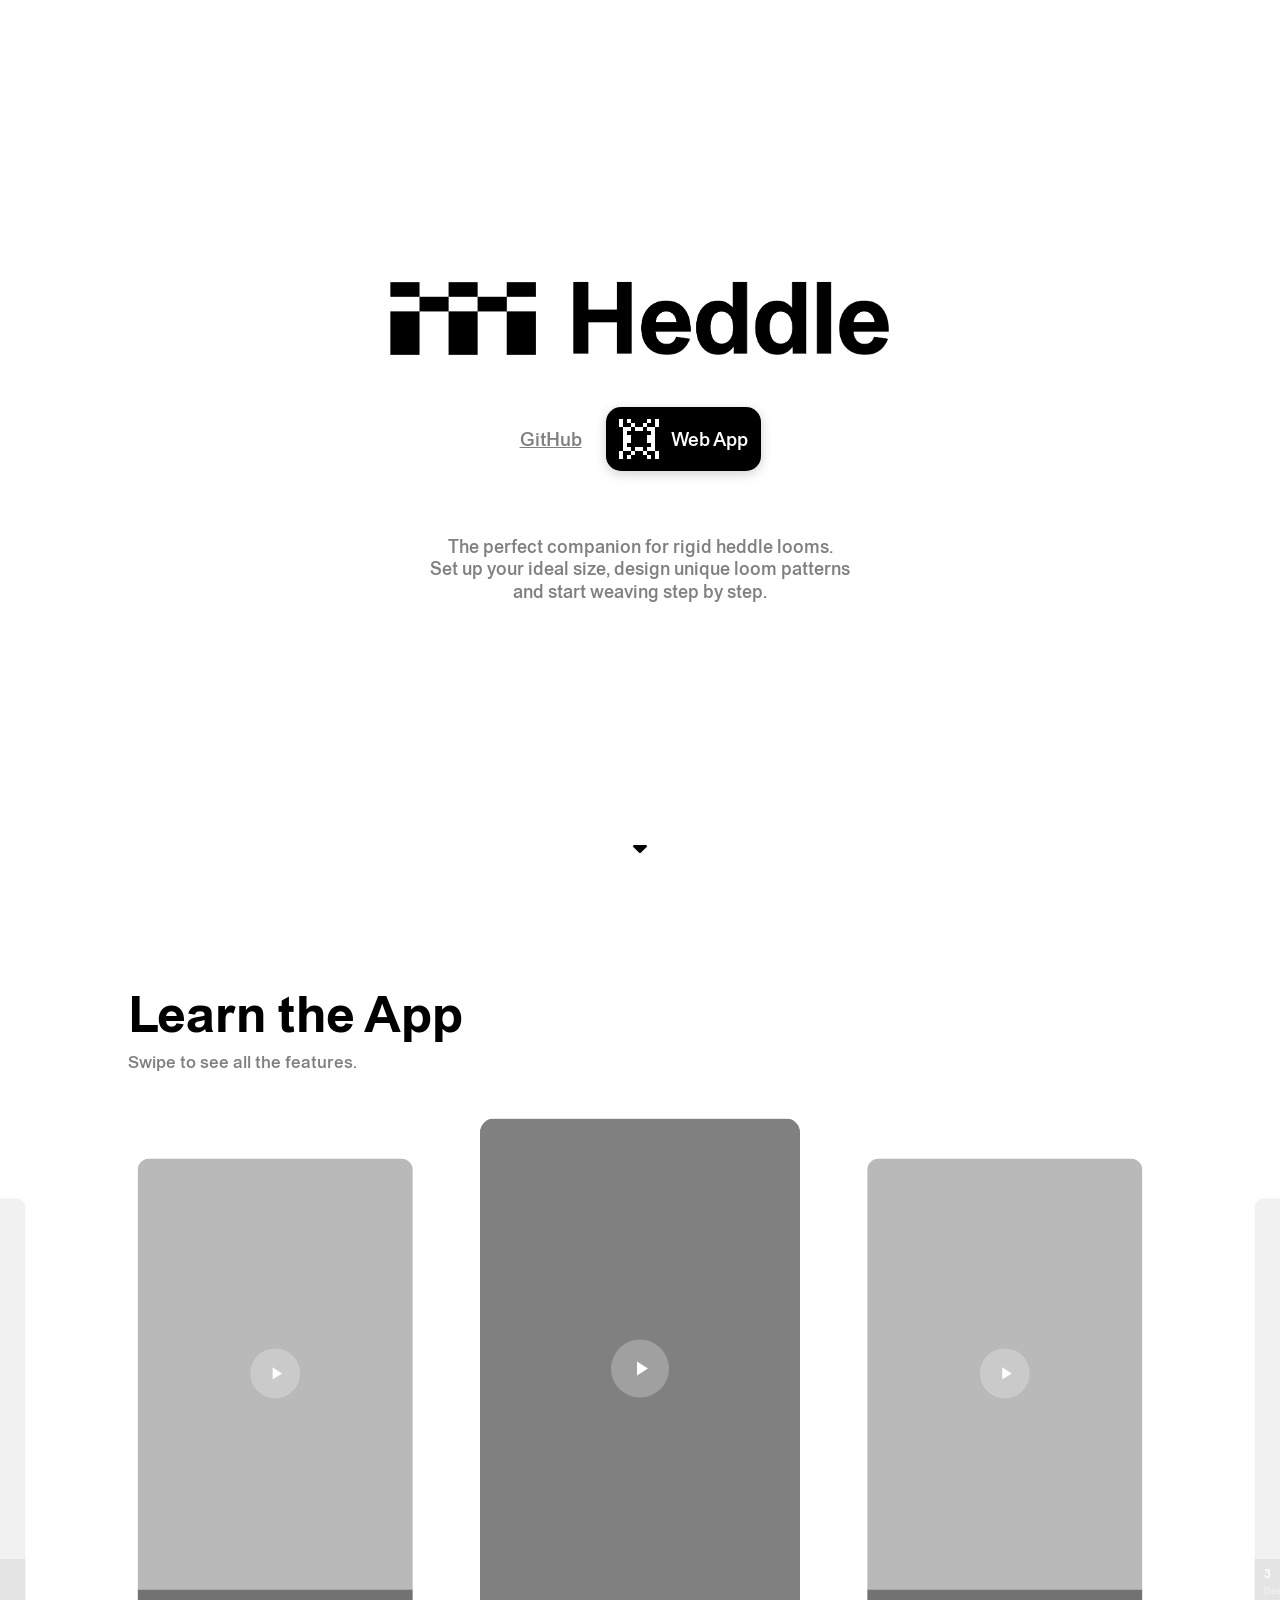
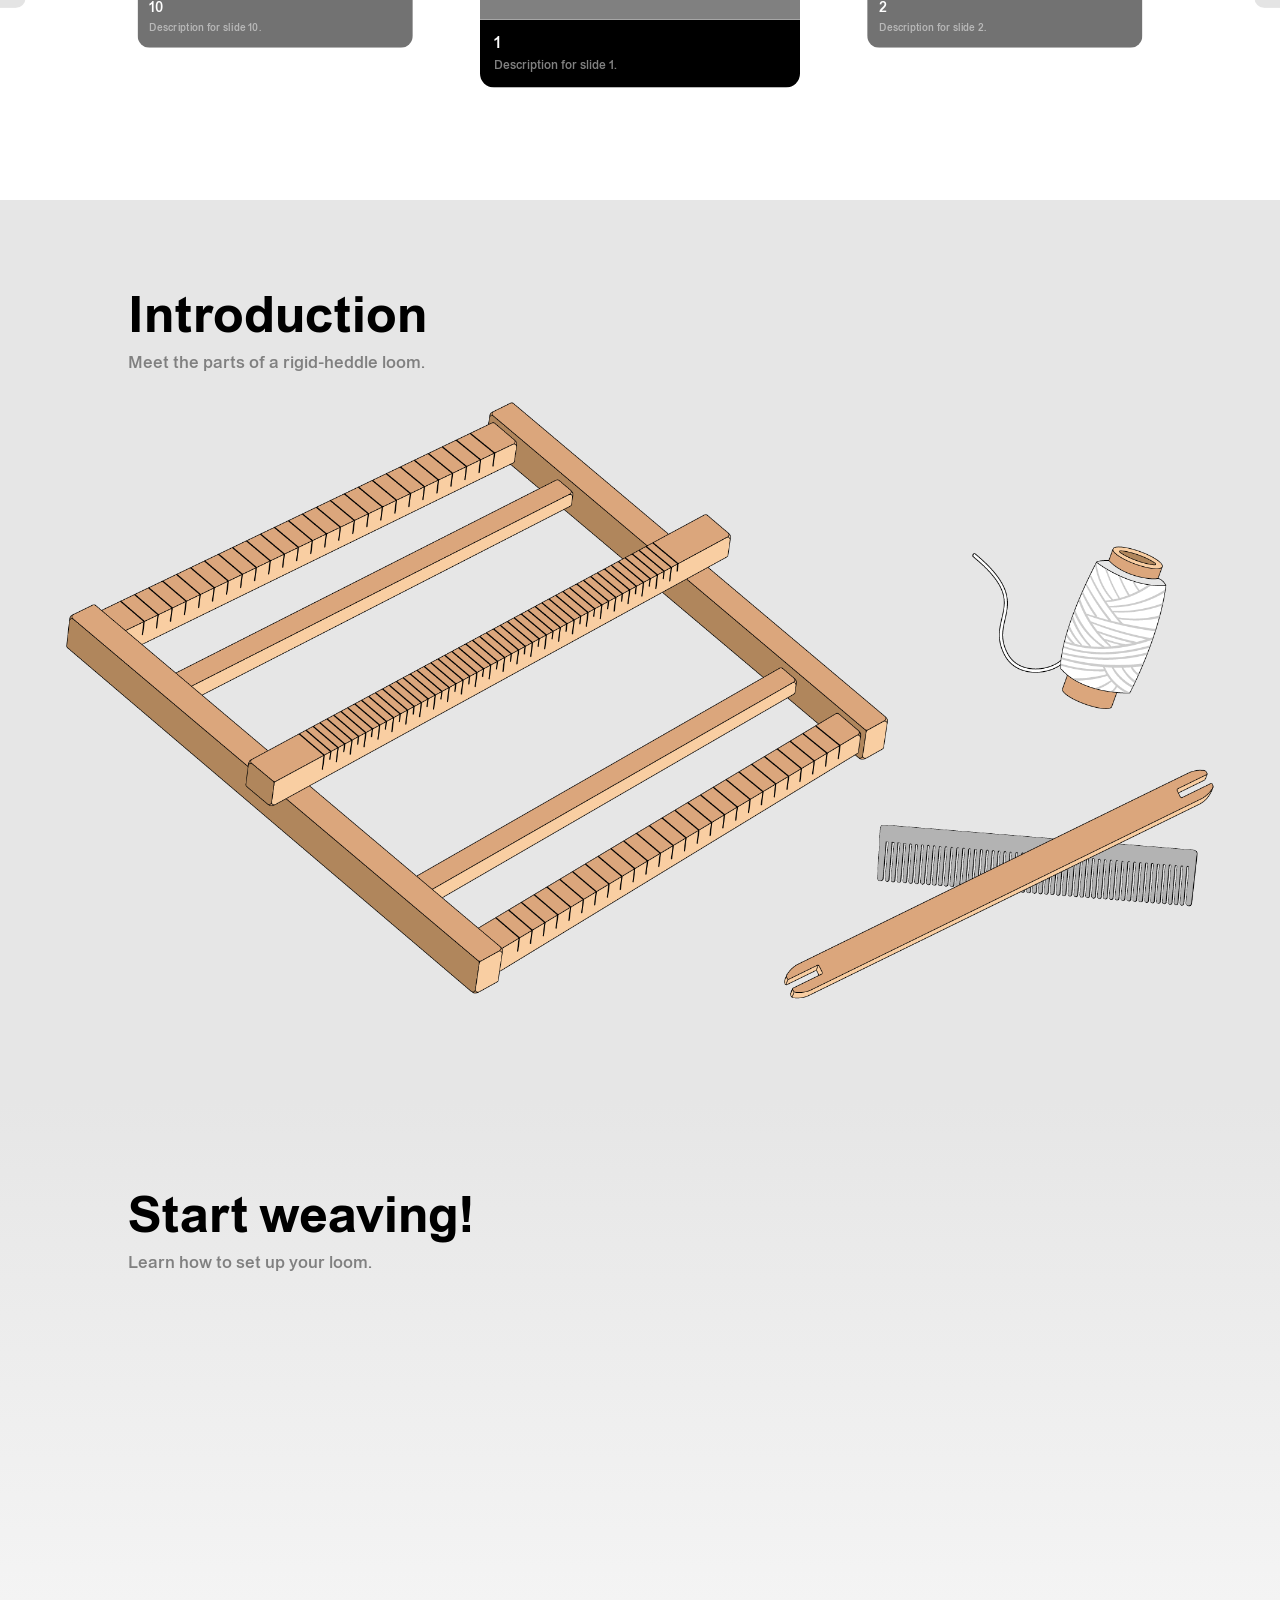
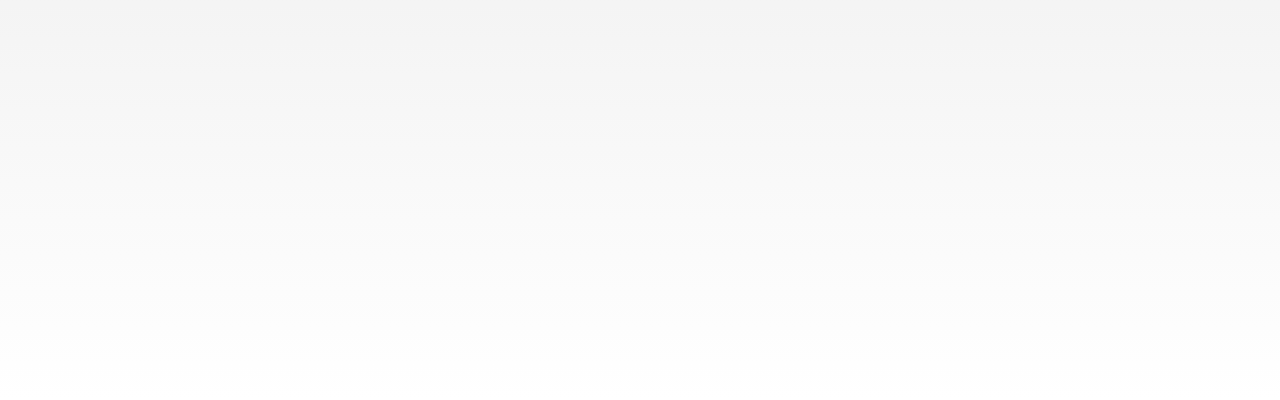
==== commit 590cbb71: "." ====
--- a/index.html
+++ b/index.html
@@ -7,6 +7,7 @@
     <meta name="apple-mobile-web-app-capable" content="yes">
     <meta name="mobile-web-app-capable" content="yes">
     <meta name="apple-mobile-web-app-status-bar-style" content="black-translucent">
+    <meta name="theme-color" content="#ffffff">
     <meta name="apple-mobile-web-app-title" content="Heddle">
     <link rel="apple-touch-icon" sizes="180x180" href="Assets/Logo/apple-touch-icon.png">
     <link rel="icon" type="image/png" href="Assets/Logo/Favicon.png">
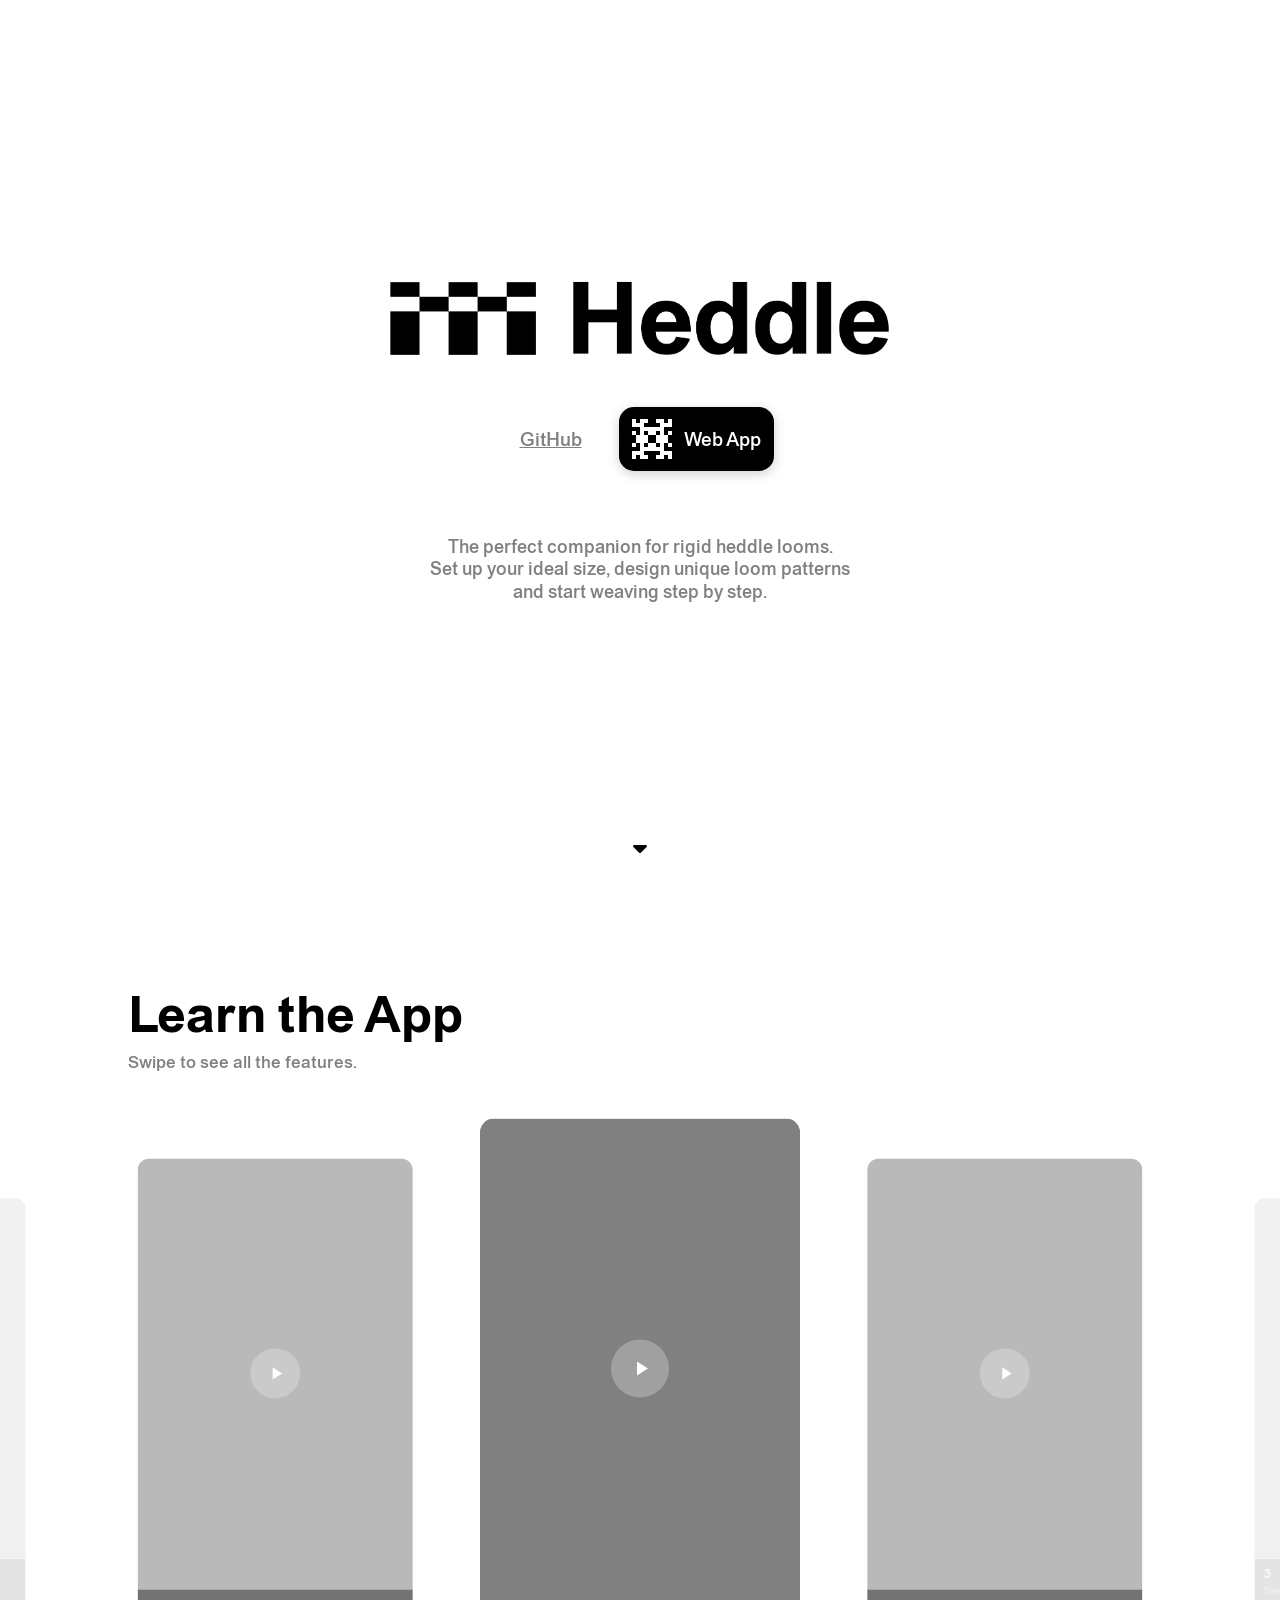
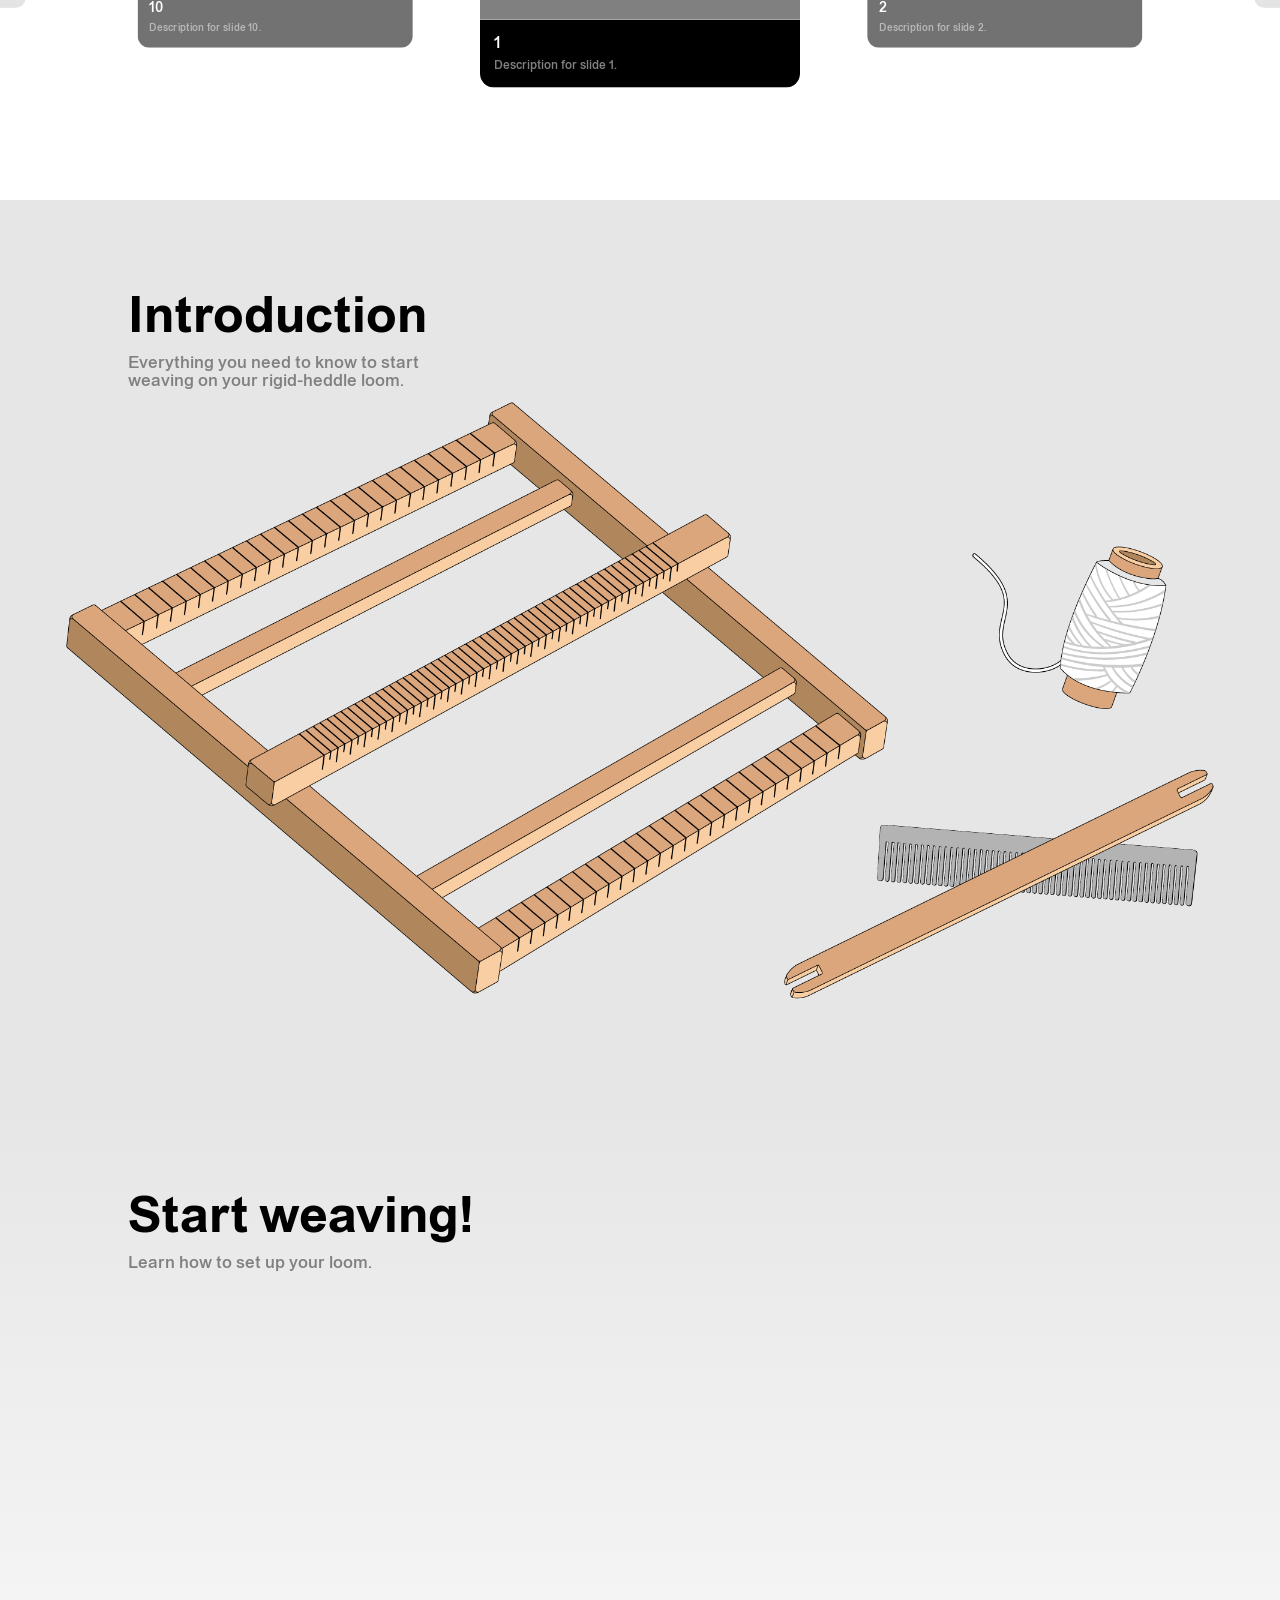
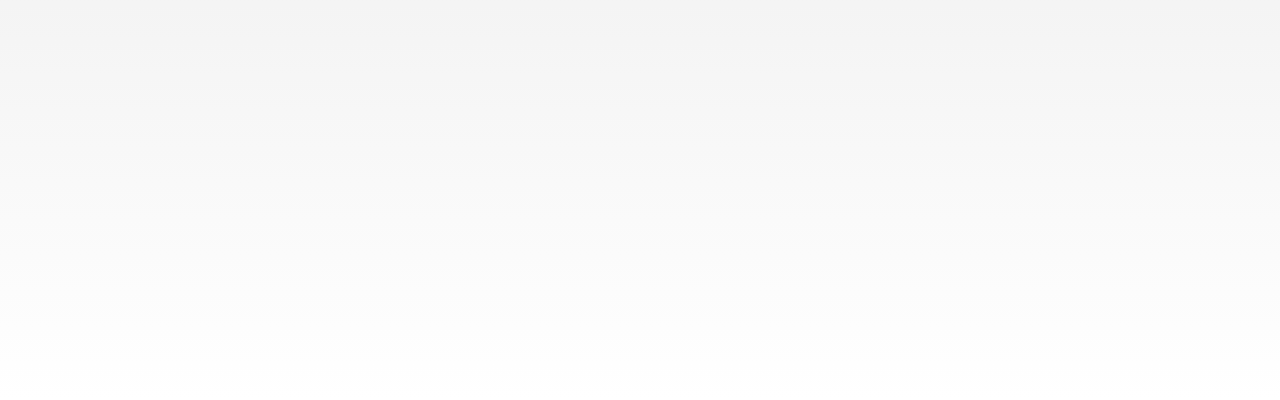
==== commit a61914cf: "." ====
--- a/index.html
+++ b/index.html
@@ -19,6 +19,7 @@
 <body>
     <main class="main">
         <section class="section1">
+            <canvas class="cursor-pixel-trail" aria-hidden="true"></canvas>
             <img class="brand-logo" src="Assets/Logo/Logo_1.png" alt="Heddle Loom Designer">
             <div class="button-row">
                 <a class="button1" type="button" href="https://github.com/" target="_blank">GitHub</a>
@@ -159,7 +160,7 @@
         <section class="section3" aria-labelledby="section3-title">
             <header class="section2-heading">
                 <h2 id="section3-title">Introduction</h2>
-                <p>Meet the parts of a rigid-heddle loom.</p>
+                <p>Everything you need to know to start<br>weaving on your rigid-heddle loom.</p>
             </header>
         </section>
         <section class="section4" aria-labelledby="section4-title">
--- a/style.css
+++ b/style.css
@@ -70,6 +70,18 @@
     align-items: center;
     justify-content: center;
     gap: 3rem;
+    isolation: isolate;
+}
+
+.cursor-pixel-trail {
+    position: absolute;
+    inset: 0;
+    z-index: -1;
+    width: 100%;
+    height: 100%;
+    pointer-events: none;
+    -webkit-mask-image: linear-gradient(to bottom, #000 calc(100% - 10rem), transparent 100%);
+    mask-image: linear-gradient(to bottom, #000 calc(100% - 10rem), transparent 100%);
 }
 
 .section-scroll-cue {
@@ -129,14 +141,19 @@
 }
 
 .button1 {
+    display: inline-flex;
+    align-items: center;
+    height: 4rem;
+    padding: 13px;
     box-sizing: border-box;
     font-size: 1.2rem;
     color: grey;
     text-decoration: underline;
     cursor: pointer;
-    background-color: transparent;
+    background: radial-gradient(ellipse 100% 80%, white, transparent);
     outline: none;
     border: none;
+    border-radius: 6px;
     transition: transform .3s ease, color .3s ease;
 }
 
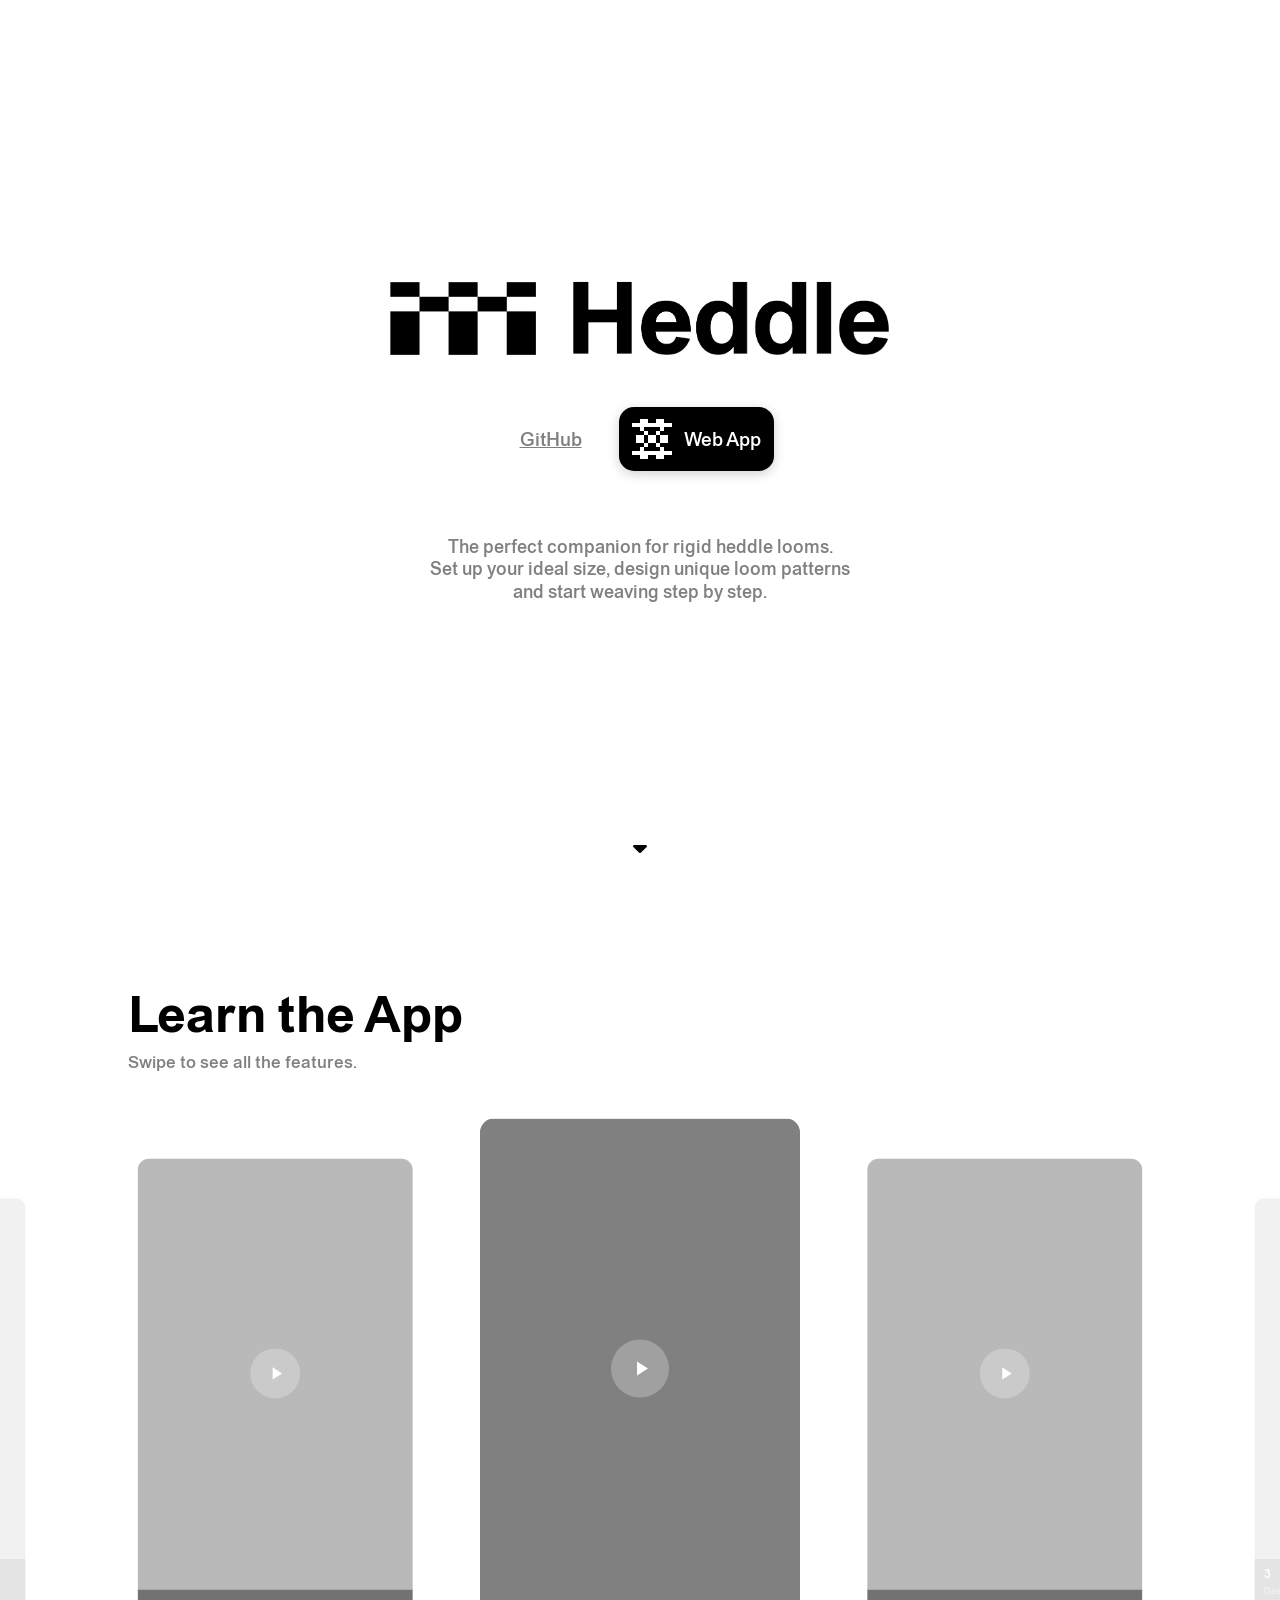
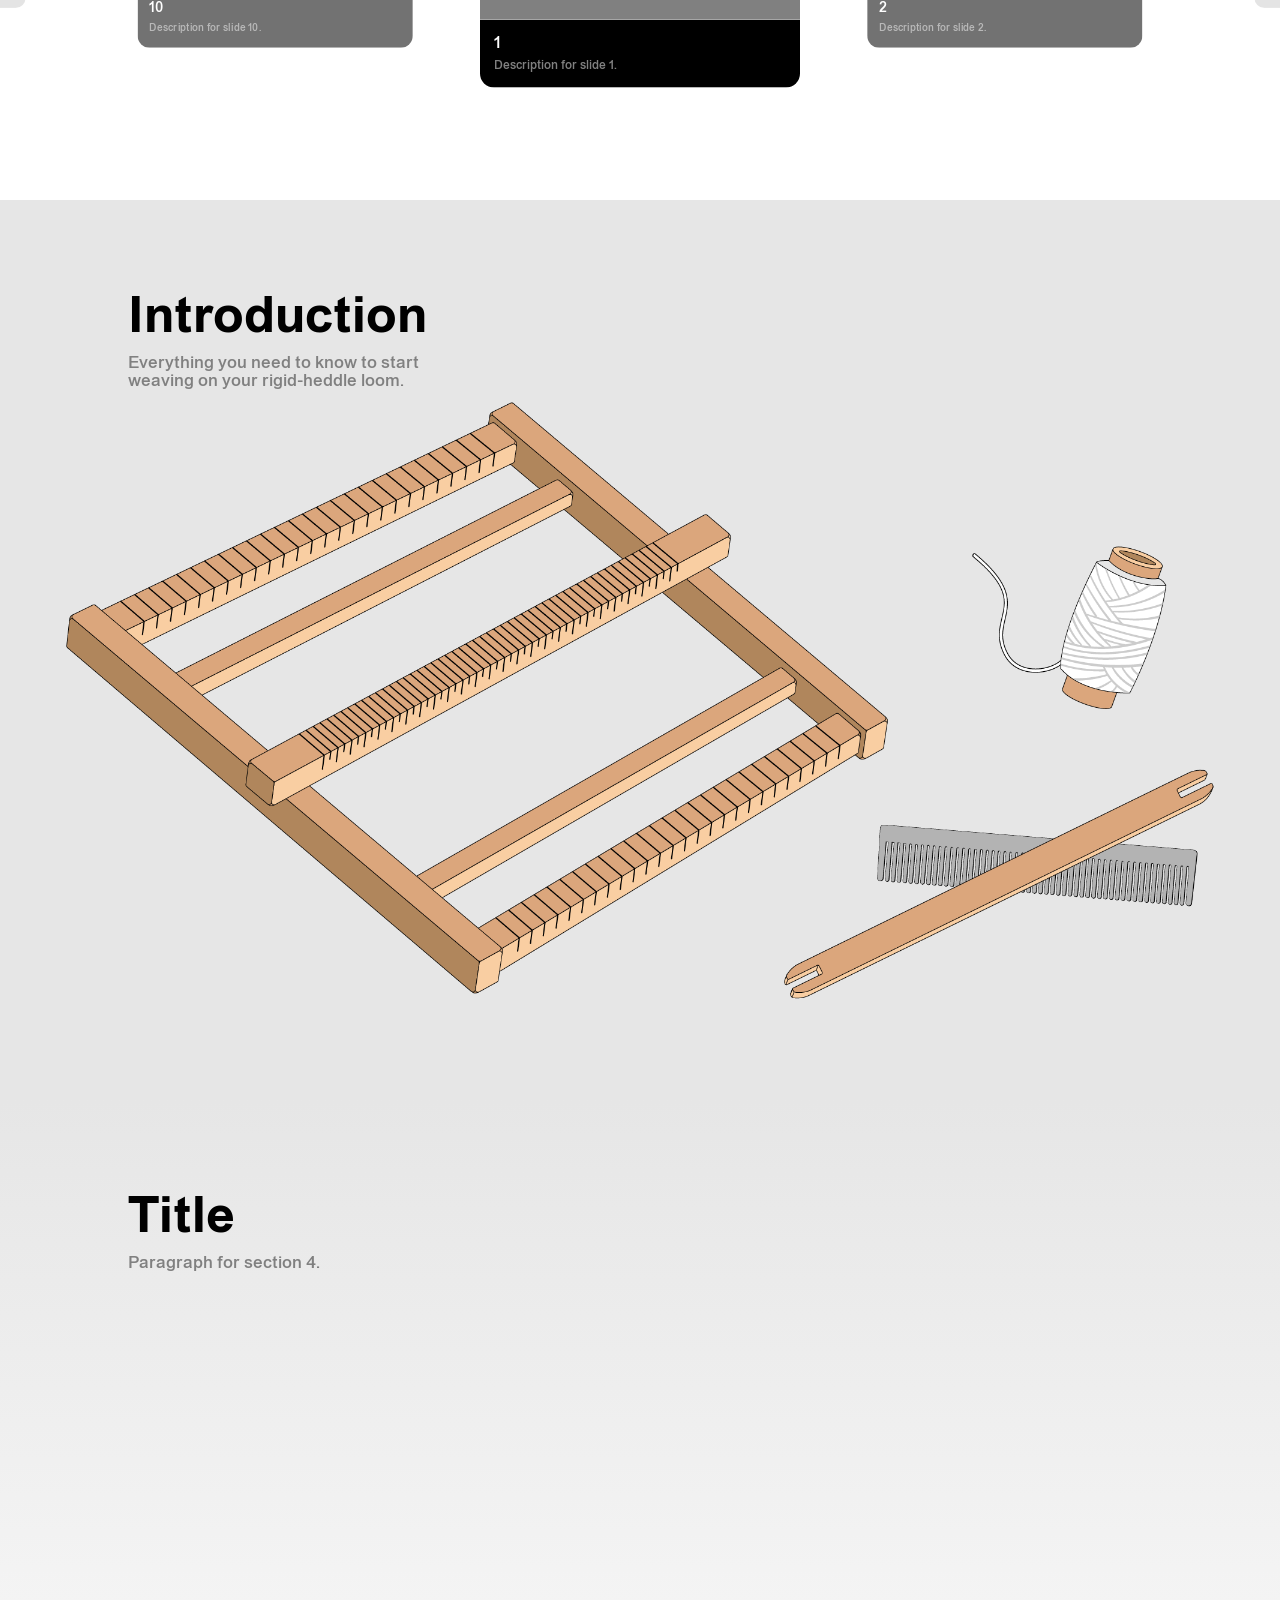
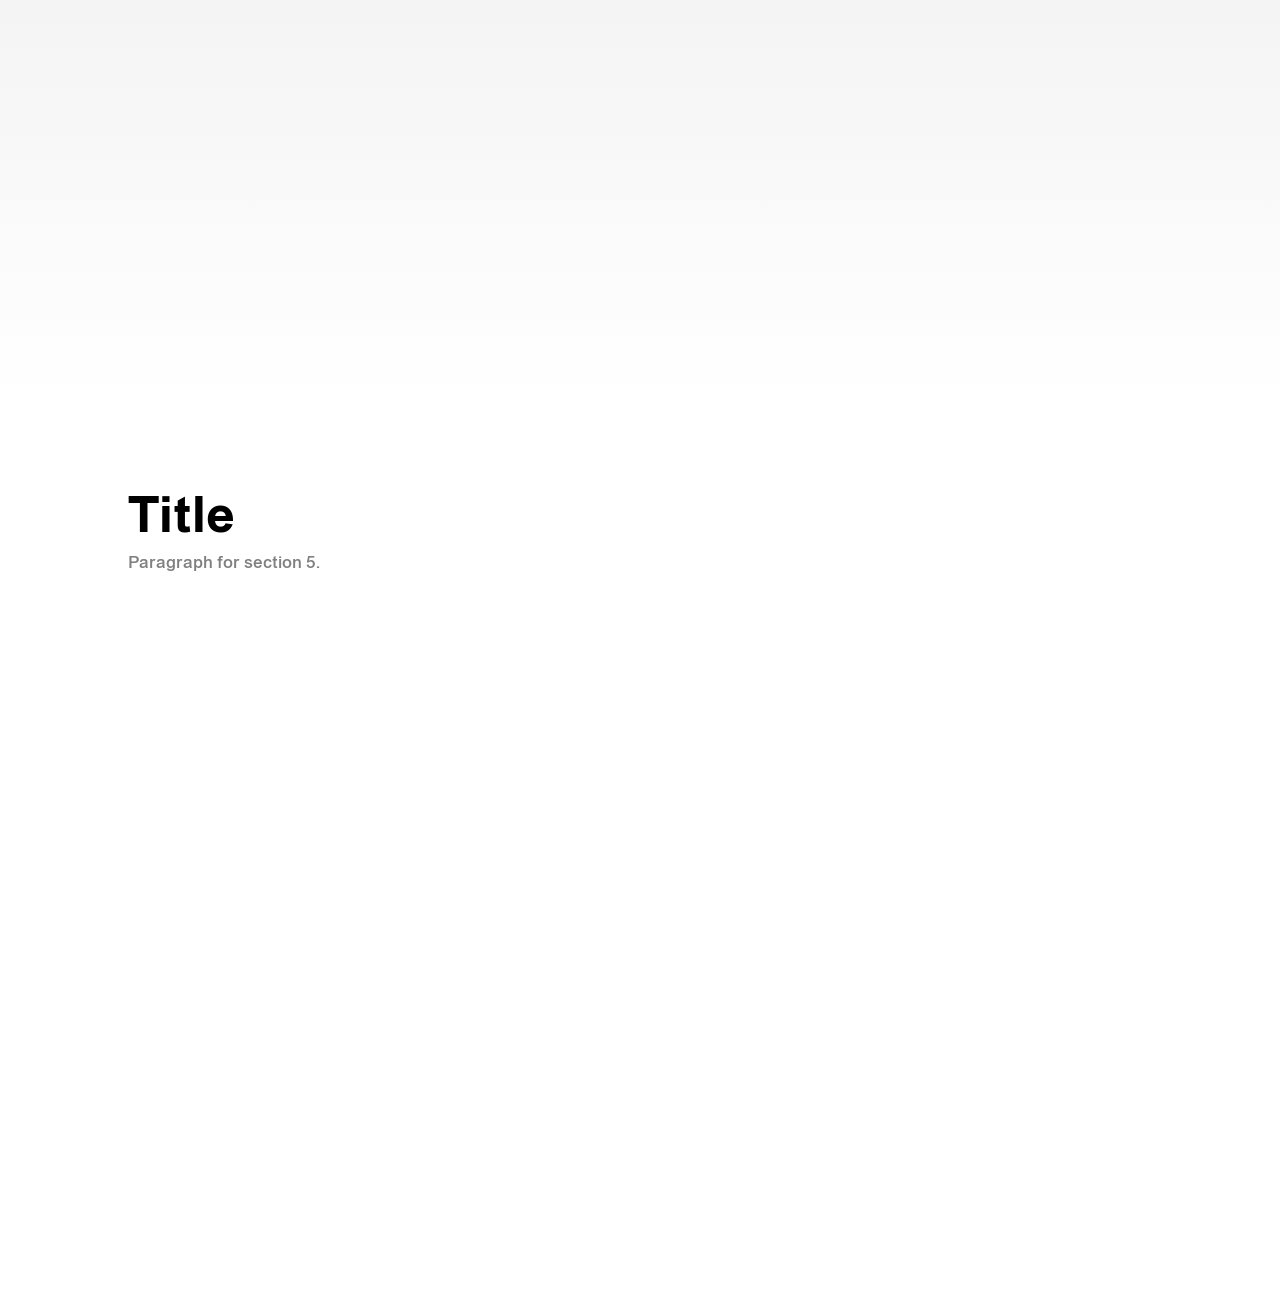
==== commit fb42f1f9: "." ====
--- a/index.html
+++ b/index.html
@@ -165,8 +165,14 @@
         </section>
         <section class="section4" aria-labelledby="section4-title">
             <header class="section4-heading">
-                <h2 id="section4-title">Start weaving!</h2>
-                <p>Learn how to set up your loom.</p>
+                <h2 id="section4-title">Title</h2>
+                <p>Paragraph for section 4.</p>
+            </header>
+        </section>
+        <section class="section5" id="section5" aria-labelledby="section5-title">
+            <header class="section5-heading">
+                <h2 id="section5-title">Title</h2>
+                <p>Paragraph for section 5.</p>
             </header>
         </section>
     </main>
--- a/style.css
+++ b/style.css
@@ -228,7 +228,8 @@
 
 .section2-heading,
 .carousel-heading,
-.section4-heading {
+.section4-heading,
+.section5-heading {
     z-index: 1;
     box-sizing: border-box;
     width: calc(100% - 10rem);
@@ -244,9 +245,14 @@
     transform: translateY(var(--section4-heading-offset, 0px));
 }
 
+.section5-heading {
+    transform: translateY(var(--section5-heading-offset, 0px));
+}
+
 .section2-heading h2,
 .carousel-heading h2,
-.section4-heading h2 {
+.section4-heading h2,
+.section5-heading h2 {
     margin: 0;
     font-size: clamp(2rem, 4vw, 3.75rem);
     font-style: medium;
@@ -255,7 +261,8 @@
 
 .section2-heading p,
 .carousel-heading p,
-.section4-heading p {
+.section4-heading p,
+.section5-heading p {
     margin: .6rem 0 0;
     color: grey;
     font-size: clamp(.9rem, 1.3vw, 1.1rem);
@@ -454,6 +461,18 @@
     background: linear-gradient(to bottom, rgb(230, 230, 230) 0%, white 100%);
 }
 
+.section5 {
+    width: 100%;
+    height: 100vh;
+    height: 100dvh;
+    box-sizing: border-box;
+    position: relative;
+    display: flex;
+    align-items: center;
+    justify-content: center;
+    background: white;
+}
+
 
 
 
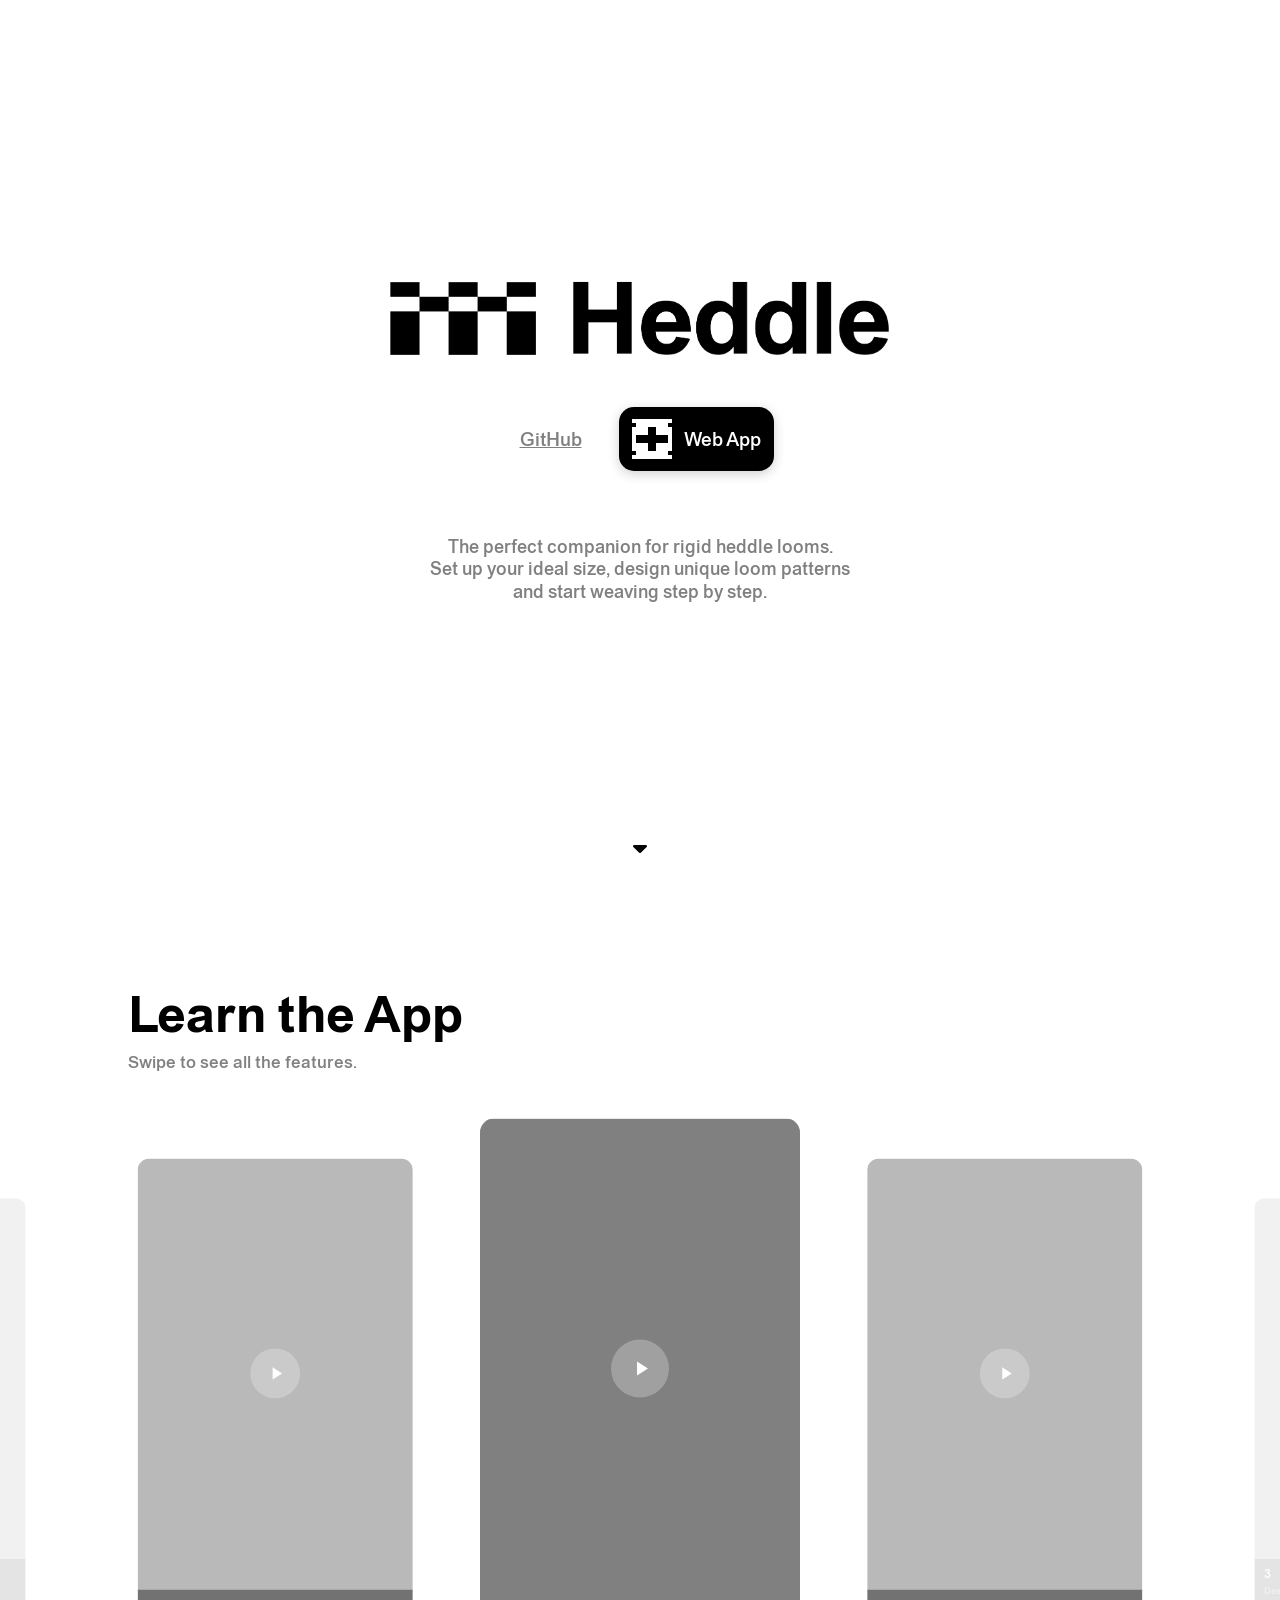
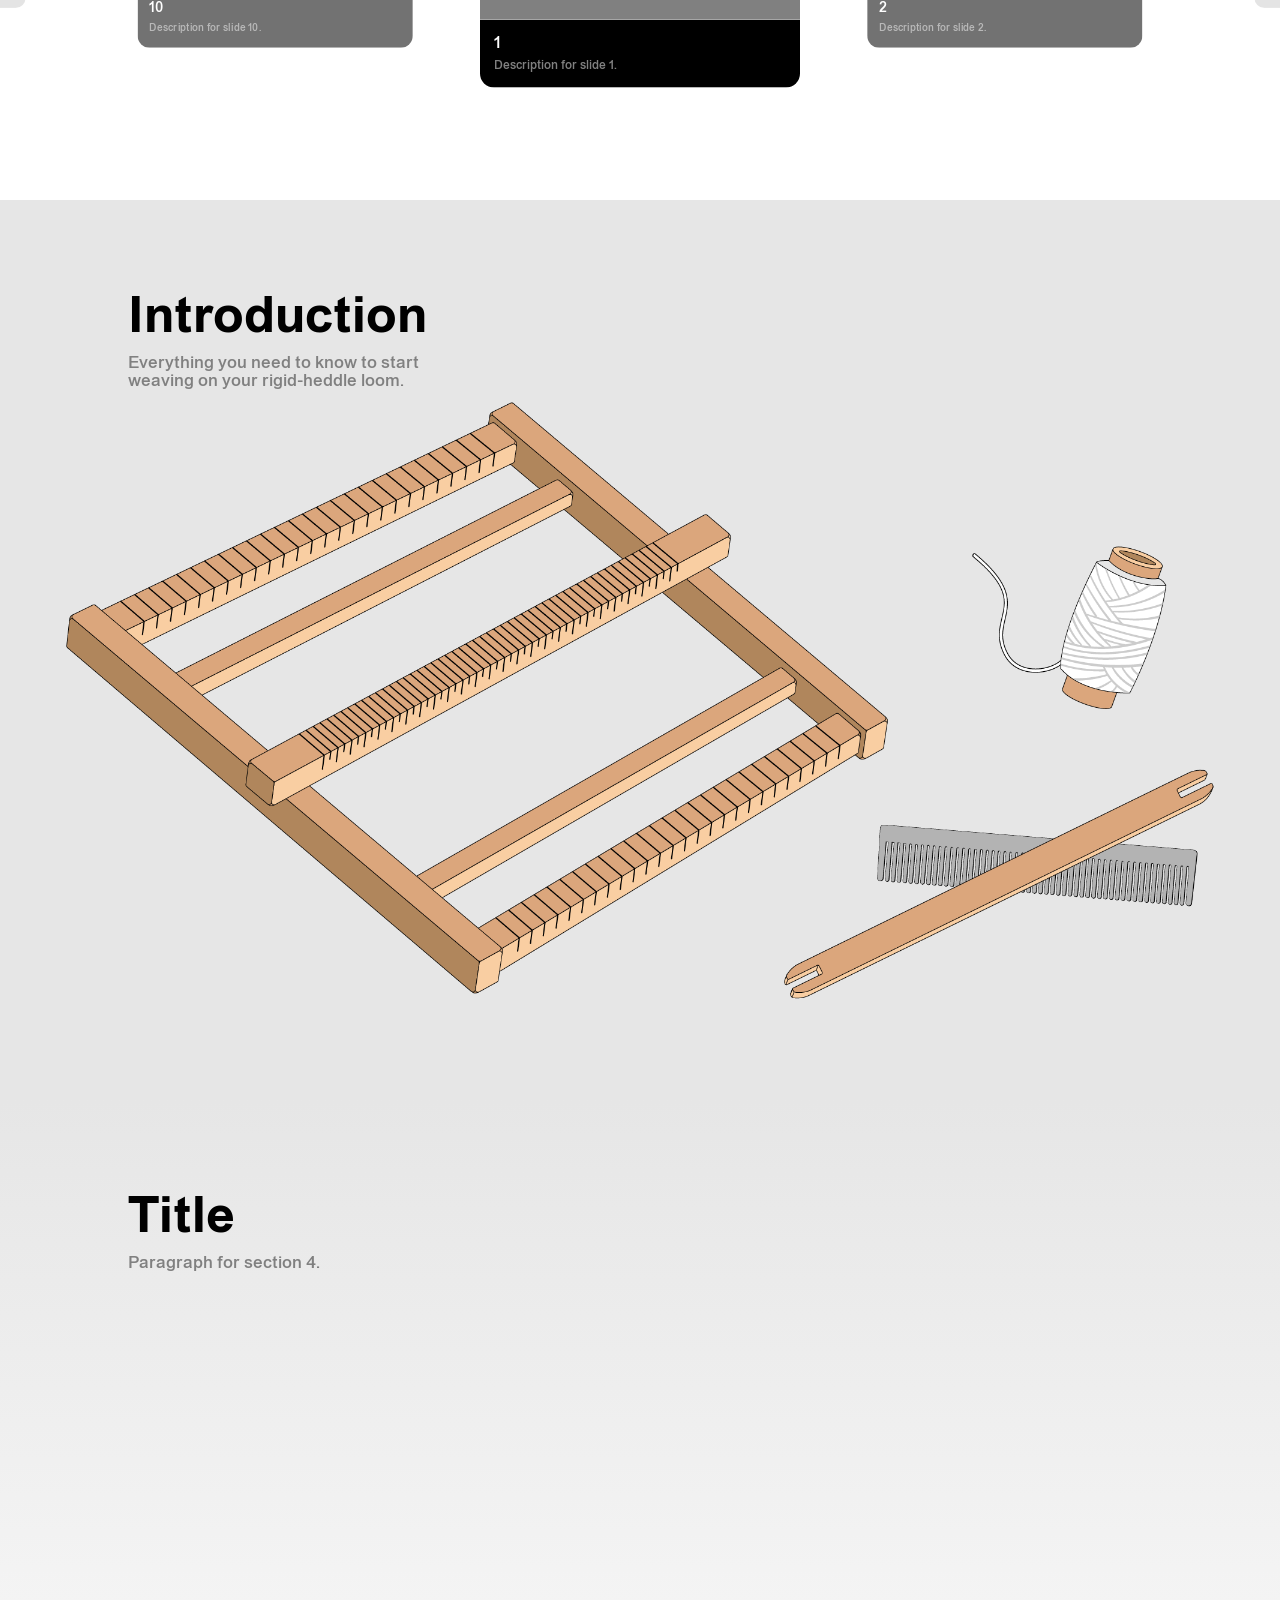
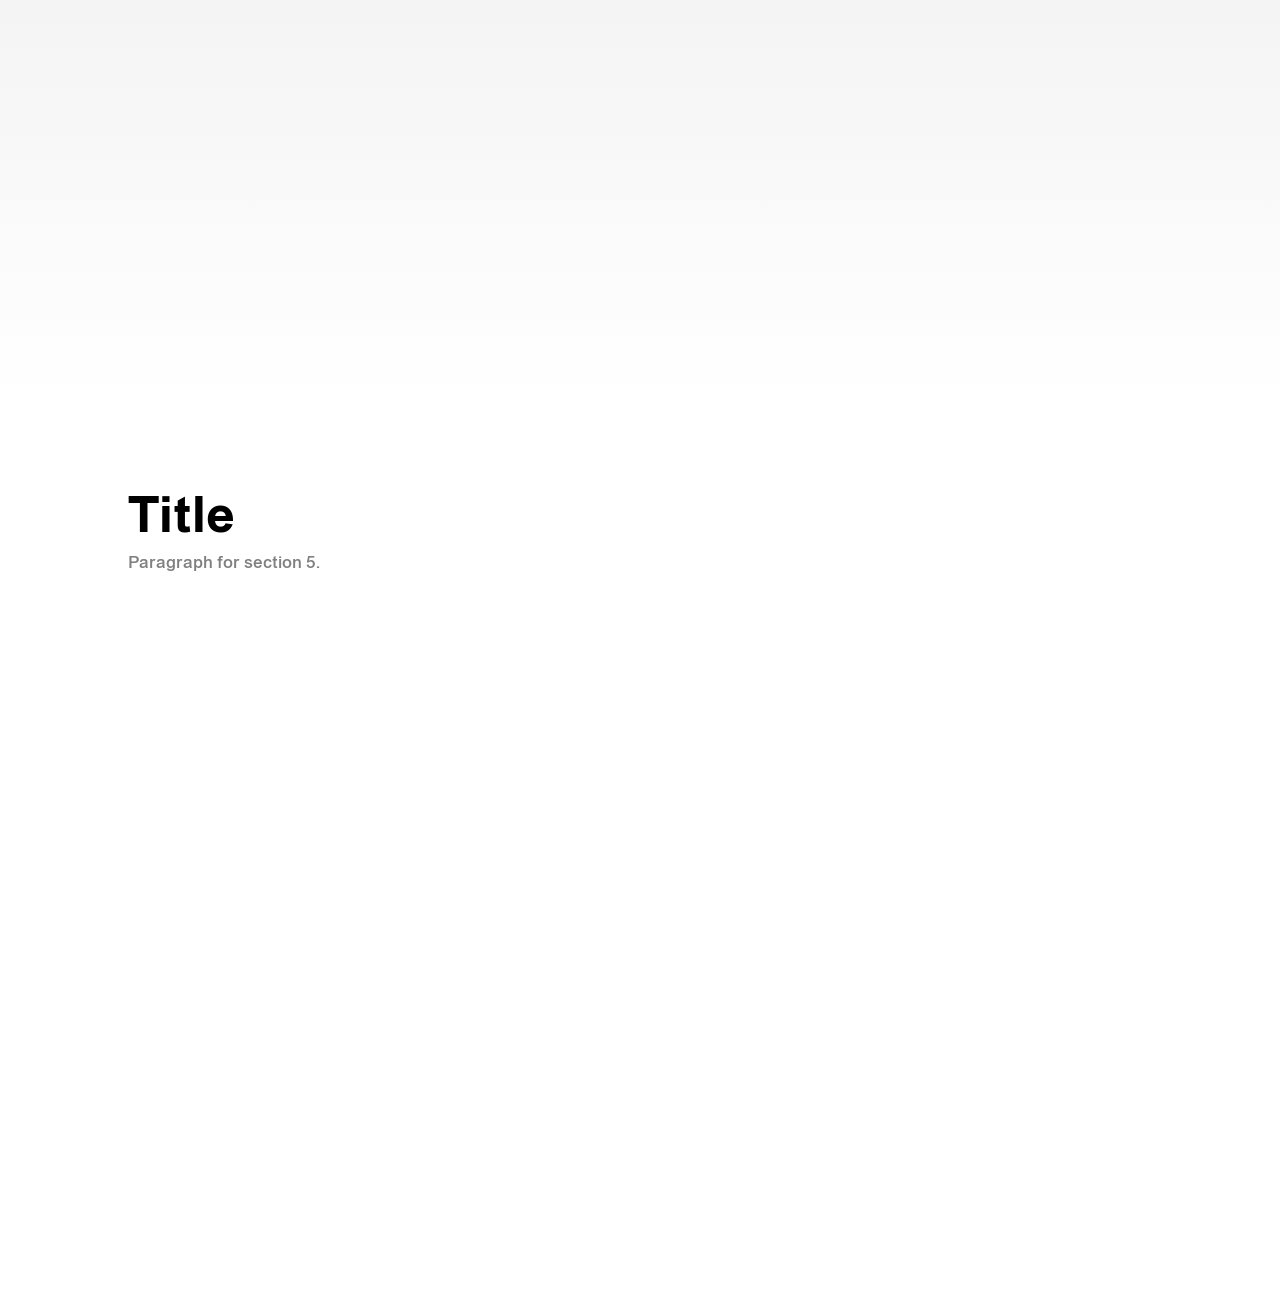
==== commit 1a1ac09a: "." ====
--- a/index.html
+++ b/index.html
@@ -176,10 +176,6 @@
             </header>
         </section>
     </main>
-
-
-
-
     <div class="page-transition" aria-hidden="true"></div>
 </body>
 
